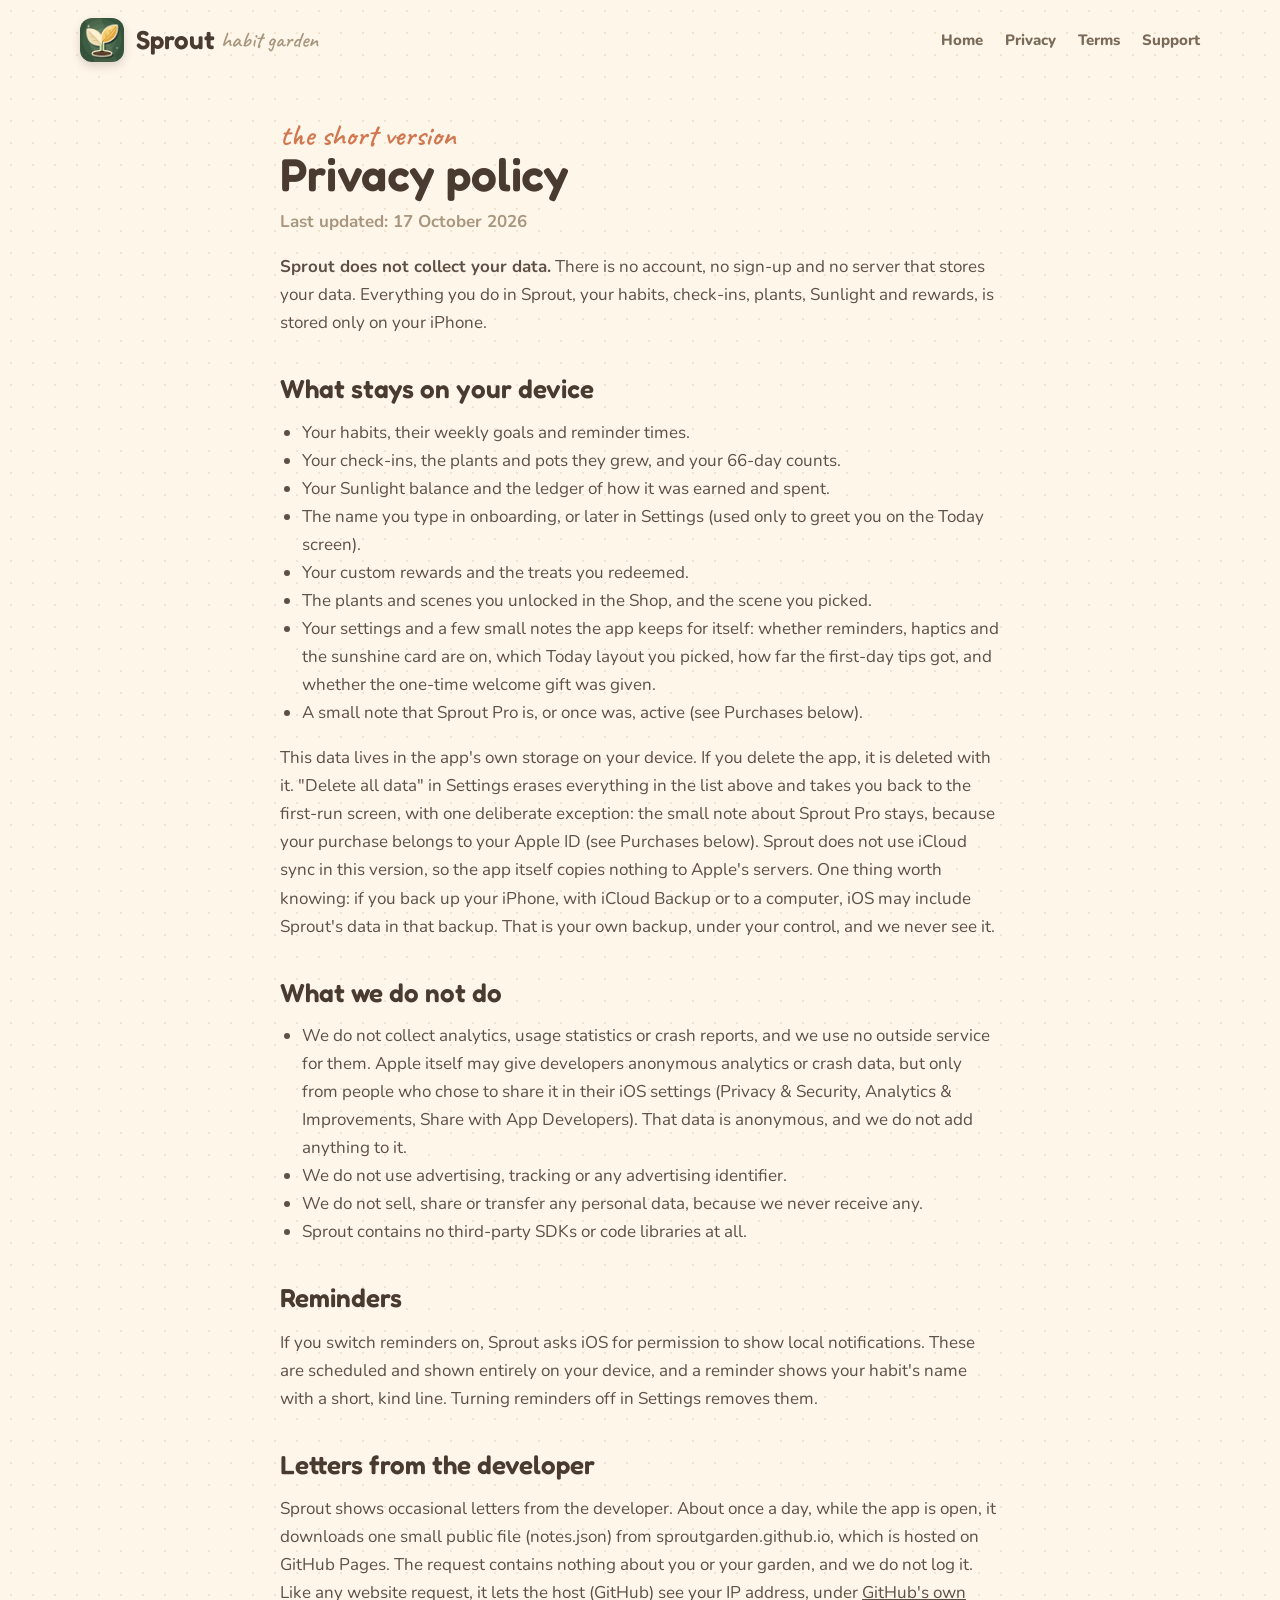
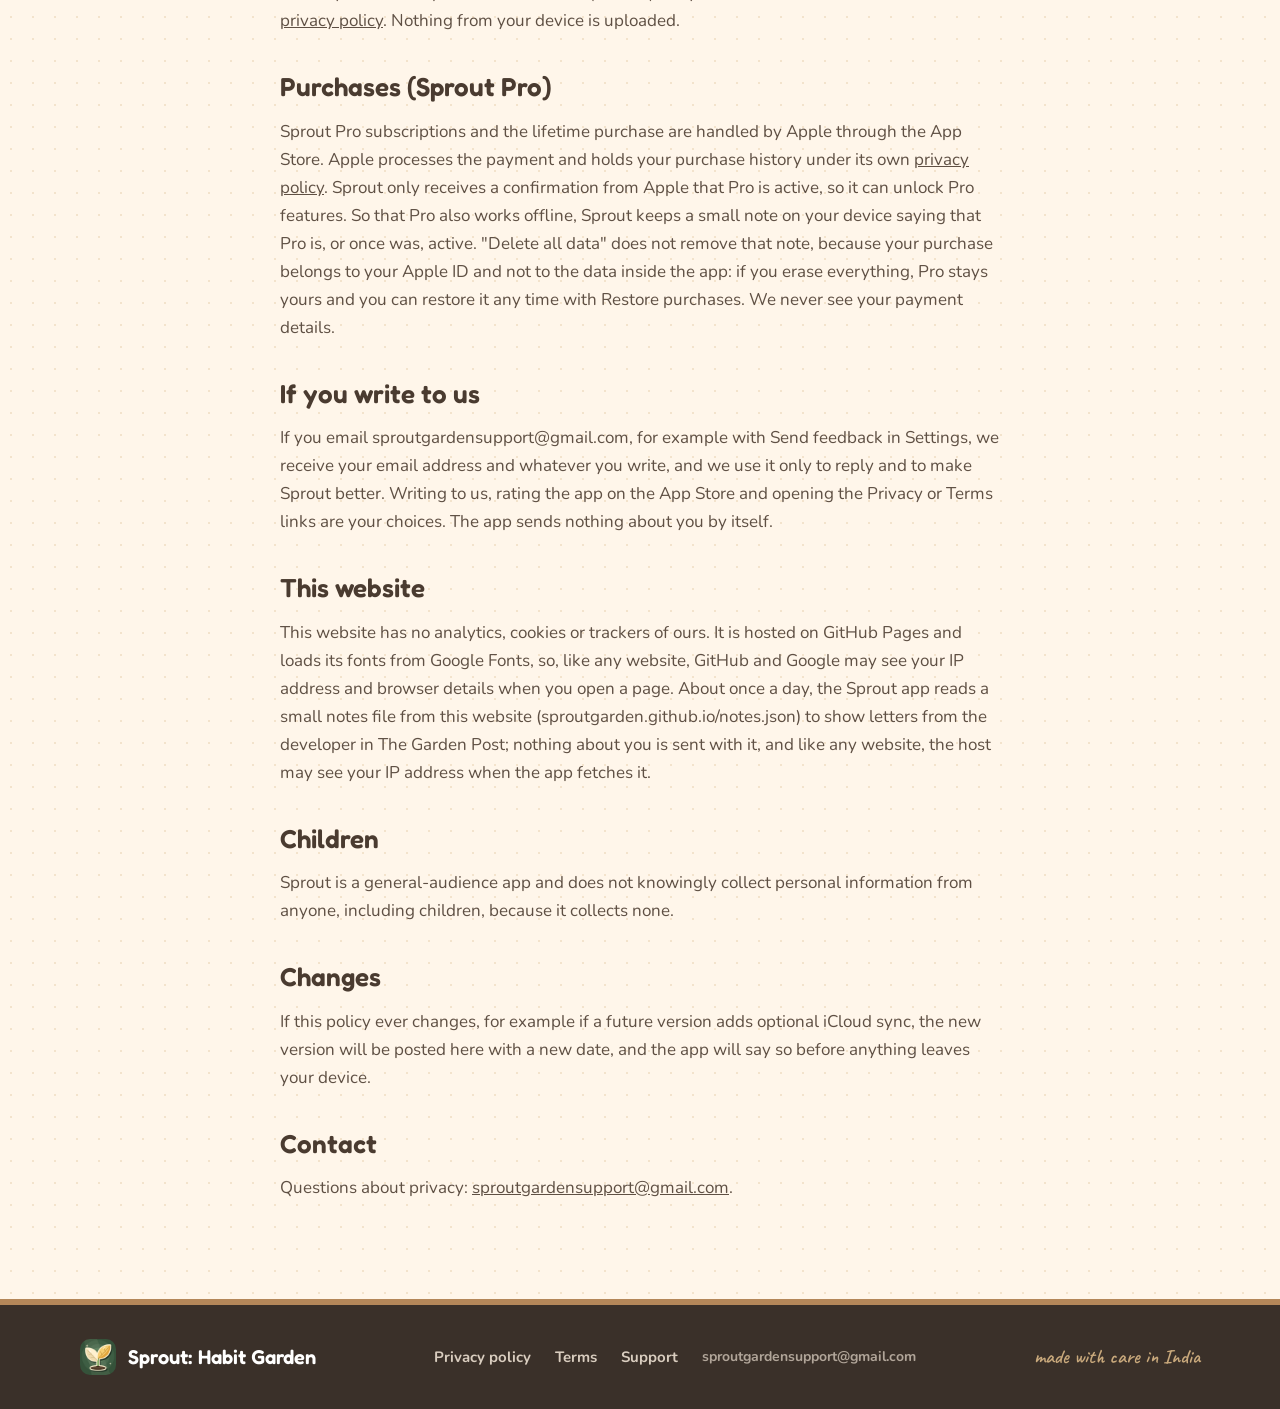
==== privacy.html @ ff5a0bad "Website: finish 1.1 launch branch - Every remaining code-drawn plant replaced by the app's painted s" ====
<!doctype html><html lang="en"><head><meta charset="utf-8"><meta name="viewport" content="width=device-width,initial-scale=1"><title>Privacy policy · Sprout: Habit Garden</title><meta name="description" content="Sprout does not collect your data: no account, no server, everything stays on your iPhone. Read the full privacy policy."><link rel="canonical" href="https://sproutgarden.github.io/privacy.html"><meta name="theme-color" content="#FFF6EA"><meta name="apple-itunes-app" content="app-id=6821127488"><meta property="og:type" content="website"><meta property="og:site_name" content="Sprout: Habit Garden"><meta property="og:url" content="https://sproutgarden.github.io/privacy.html"><meta property="og:title" content="Privacy policy · Sprout: Habit Garden"><meta property="og:description" content="Sprout does not collect your data: no account, no server, everything stays on your iPhone. Read the full privacy policy."><meta property="og:image" content="https://sproutgarden.github.io/assets/og-image.jpg"><meta name="twitter:card" content="summary_large_image"><meta name="twitter:title" content="Privacy policy · Sprout: Habit Garden"><meta name="twitter:image" content="https://sproutgarden.github.io/assets/og-image.jpg"><link rel="icon" href="assets/favicon.png"><link rel="preconnect" href="https://fonts.googleapis.com"><link href="https://fonts.googleapis.com/css2?family=Fredoka:wght@500;600&family=Nunito:wght@400;600;700;800&family=Caveat:wght@500;600;700&display=swap" rel="stylesheet"><link rel="stylesheet" href="style.css?v=20261017b"><style>.doc{max-width:760px;margin:0 auto;padding:40px 20px 80px}.doc h1{font-size:46px}.doc h2{font-size:26px;margin-top:38px}.doc p,.doc li{font-size:17px;line-height:1.65;color:#5F5044}.doc ul{padding-left:22px}.doc .meta{color:#A8977E;font-weight:700;margin-top:10px}</style></head><body><nav class="wrap"><a href="index.html" style="display:flex;align-items:center;gap:12px;text-decoration:none"><img src="assets/icon.png" alt="" width="44" height="44" style="border-radius:12px;box-shadow:0 4px 10px rgba(74,59,48,.2)"><span class="h" style="font-size:26px">Sprout</span><span class="hand" style="font-size:22px;color:#A8977E;margin-left:-6px">habit garden</span></a><div class="links"><a href="index.html">Home</a><a href="privacy.html">Privacy</a><a href="terms.html">Terms</a><a href="support.html">Support</a></div></nav><main class="doc"><div class="hand" style="font-size:30px">the short version</div><h1 class="h">Privacy policy</h1><p class="meta">Last updated: 17 October 2026</p>
<p><strong>Sprout does not collect your data.</strong> There is no account, no sign-up and no server that stores your data. Everything you do in Sprout, your habits, check-ins, plants, Sunlight and rewards, is stored only on your iPhone.</p>
<h2 class="h">What stays on your device</h2><ul><li>Your habits, their weekly goals and reminder times.</li><li>Your check-ins, the plants and pots they grew, and your 66-day counts.</li><li>Your Sunlight balance and the ledger of how it was earned and spent.</li><li>The name you type in onboarding, or later in Settings (used only to greet you on the Today screen).</li><li>Your custom rewards and the treats you redeemed.</li><li>The plants and scenes you unlocked in the Shop, and the scene you picked.</li><li>Your settings and a few small notes the app keeps for itself: whether reminders, haptics and the sunshine card are on, which Today layout you picked, how far the first-day tips got, and whether the one-time welcome gift was given.</li><li>A small note that Sprout Pro is, or once was, active (see Purchases below).</li></ul><p>This data lives in the app's own storage on your device. If you delete the app, it is deleted with it. "Delete all data" in Settings erases everything in the list above and takes you back to the first-run screen, with one deliberate exception: the small note about Sprout Pro stays, because your purchase belongs to your Apple ID (see Purchases below). Sprout does not use iCloud sync in this version, so the app itself copies nothing to Apple's servers. One thing worth knowing: if you back up your iPhone, with iCloud Backup or to a computer, iOS may include Sprout's data in that backup. That is your own backup, under your control, and we never see it.</p>
<h2 class="h">What we do not do</h2><ul><li>We do not collect analytics, usage statistics or crash reports, and we use no outside service for them. Apple itself may give developers anonymous analytics or crash data, but only from people who chose to share it in their iOS settings (Privacy &amp; Security, Analytics &amp; Improvements, Share with App Developers). That data is anonymous, and we do not add anything to it.</li><li>We do not use advertising, tracking or any advertising identifier.</li><li>We do not sell, share or transfer any personal data, because we never receive any.</li><li>Sprout contains no third-party SDKs or code libraries at all.</li></ul>
<h2 class="h">Reminders</h2><p>If you switch reminders on, Sprout asks iOS for permission to show local notifications. These are scheduled and shown entirely on your device, and a reminder shows your habit's name with a short, kind line. Turning reminders off in Settings removes them.</p>
<h2 class="h">Letters from the developer</h2><p>Sprout shows occasional letters from the developer. About once a day, while the app is open, it downloads one small public file (notes.json) from sproutgarden.github.io, which is hosted on GitHub Pages. The request contains nothing about you or your garden, and we do not log it. Like any website request, it lets the host (GitHub) see your IP address, under <a href="https://docs.github.com/en/site-policy/privacy-policies/github-general-privacy-statement">GitHub's own privacy policy</a>. Nothing from your device is uploaded.</p>
<h2 class="h">Purchases (Sprout Pro)</h2><p>Sprout Pro subscriptions and the lifetime purchase are handled by Apple through the App Store. Apple processes the payment and holds your purchase history under its own <a href="https://www.apple.com/legal/privacy/">privacy policy</a>. Sprout only receives a confirmation from Apple that Pro is active, so it can unlock Pro features. So that Pro also works offline, Sprout keeps a small note on your device saying that Pro is, or once was, active. "Delete all data" does not remove that note, because your purchase belongs to your Apple ID and not to the data inside the app: if you erase everything, Pro stays yours and you can restore it any time with Restore purchases. We never see your payment details.</p>
<h2 class="h">If you write to us</h2><p>If you email sproutgardensupport@gmail.com, for example with Send feedback in Settings, we receive your email address and whatever you write, and we use it only to reply and to make Sprout better. Writing to us, rating the app on the App Store and opening the Privacy or Terms links are your choices. The app sends nothing about you by itself.</p>
<h2 class="h">This website</h2><p>This website has no analytics, cookies or trackers of ours. It is hosted on GitHub Pages and loads its fonts from Google Fonts, so, like any website, GitHub and Google may see your IP address and browser details when you open a page. About once a day, the Sprout app reads a small notes file from this website (sproutgarden.github.io/notes.json) to show letters from the developer in The Garden Post; nothing about you is sent with it, and like any website, the host may see your IP address when the app fetches it.</p>
<h2 class="h">Children</h2><p>Sprout is a general-audience app and does not knowingly collect personal information from anyone, including children, because it collects none.</p>
<h2 class="h">Changes</h2><p>If this policy ever changes, for example if a future version adds optional iCloud sync, the new version will be posted here with a new date, and the app will say so before anything leaves your device.</p>
<h2 class="h">Contact</h2><p>Questions about privacy: <a href="mailto:sproutgardensupport@gmail.com">sproutgardensupport@gmail.com</a>.</p></main><footer><div class="wrap"><div style="display:flex;align-items:center;gap:12px"><img src="assets/icon.png" alt="" width="36" height="36" style="border-radius:10px"><span class="h" style="font-size:20px;color:#fff">Sprout: Habit Garden</span></div><div style="display:flex;gap:24px;flex-wrap:wrap"><a href="privacy.html">Privacy policy</a><a href="terms.html">Terms</a><a href="support.html">Support</a><a href="mailto:sproutgardensupport@gmail.com" style="font-size:14px;opacity:.75">sproutgardensupport@gmail.com</a></div><div class="hand" style="font-size:20px;color:#C9A97C">made with care in India</div></div></footer></body></html>
---- style.css ----
:root{--cream:#FFF6EA;--ink:#4A3B30;--mute:#7A6A58;--soft:#A8977E;--green:#4A8438;--gdark:#36662A;--gold:#F2B640;--peach:#D0774F}
*{box-sizing:border-box}html{scroll-behavior:smooth}
body{margin:0;background:var(--cream);color:var(--ink);font-family:Nunito,'Segoe UI',system-ui,sans-serif;background-image:radial-gradient(#F3E3CC 1.2px,transparent 1.4px);background-size:22px 22px}
a{color:inherit}
.h{font-family:Fredoka,'Trebuchet MS',sans-serif;font-weight:600;margin:0;line-height:1.05;color:var(--ink)}
.hand{font-family:Caveat,'Comic Sans MS',cursive;font-weight:600;color:var(--peach);line-height:1}
.p{font-size:18px;line-height:1.55;color:var(--mute);margin:0}
.wrap{width:min(1120px,calc(100% - 40px));margin:0 auto}
.btn{display:inline-flex;align-items:center;justify-content:center;gap:10px;min-height:54px;padding:0 26px;border-radius:99px;border:none;background:var(--green);color:#fff;font-family:Fredoka,sans-serif;font-weight:600;font-size:18px;box-shadow:0 5px 0 var(--gdark);cursor:pointer;text-decoration:none}
.btn:active{transform:translateY(3px);box-shadow:0 2px 0 var(--gdark)}
/* App Store badge: the SVG already has its own black rounded shape and border, so the link adds nothing around it */
.store{display:inline-block;line-height:0;margin:0;padding:0;border:0;border-radius:0;background:none;box-shadow:none;height:auto;text-decoration:none}
.store img{display:block;height:48px;width:auto}
nav .links .store img{height:40px}
.chip{min-height:38px;padding:0 14px;border-radius:99px;border:1.5px solid #F1E6D6;background:#fff;font-family:Fredoka,sans-serif;font-weight:600;font-size:14px;color:#7A6A58;cursor:pointer}.chip.on{background:var(--green);color:#fff;border-color:var(--green)}
.sway{transform-box:fill-box;transform-origin:50% 100%}.blink{transform-box:fill-box;transform-origin:50% 50%}.box{transform-box:fill-box;transform-origin:50% 50%}
.fg{opacity:0;transform-box:fill-box;transform-origin:50% 100%}.fg.on{opacity:1}
.potsvg{display:block;overflow:visible}
nav{display:flex;align-items:center;justify-content:space-between;padding:18px 0;gap:16px;flex-wrap:wrap}
nav .links{display:flex;align-items:center;gap:22px;font-weight:800;color:var(--mute);font-size:15px;flex-wrap:wrap}nav .links a{text-decoration:none}
/* hero */
.hero{position:relative;overflow:hidden;background:linear-gradient(180deg,#FFF6EA 0%,#FFEFD6 100%)}
.hero-in{position:relative;display:flex;gap:40px;align-items:center;padding:70px 0 60px 110px}
.phone{width:330px;height:720px;border-radius:50px;background:#2A2522;padding:10px;box-shadow:0 40px 80px rgba(74,59,48,.35);flex-shrink:0;position:relative;z-index:3}
.screen{width:310px;height:700px;border-radius:40px;overflow:hidden;position:relative;background:#FFF6EA}
.screen .notch{position:absolute;left:50%;top:10px;width:100px;height:28px;margin-left:-50px;border-radius:14px;background:#2A2522;z-index:9}
.today{position:absolute;left:0;top:0;width:390px;height:844px;transform:scale(.795);transform-origin:0 0;padding:54px 16px 0;display:flex;flex-direction:column;gap:12px;background:#FFF6EA;background-image:radial-gradient(#F6E6D0 1.2px,transparent 1.4px);background-size:22px 22px}
.card{background:#fff;border:1px solid #F3EADD;border-radius:26px;box-shadow:0 2px 4px rgba(74,59,48,.05),0 12px 28px rgba(74,59,48,.08)}
.cell{width:22px;height:22px;border-radius:6px;display:flex;align-items:center;justify-content:center;font-size:10px;font-weight:800;border:1.5px dashed #E3D6C0}.cell.done{background:#7FB069;color:#fff;border:none}.cell.now{background:#fff;border:2px solid var(--green);color:var(--green)}
.hright{flex:1;min-width:0;position:relative;z-index:4}
.timeline{position:relative;margin-top:30px;padding-top:6px;max-width:520px}
.timeline .line{position:absolute;left:0;right:70px;top:96px;height:2px;background:linear-gradient(90deg,#E8D8BE,#D8C3A0,#E8D8BE)}
.days{display:flex;align-items:flex-end;gap:2px;padding-right:70px}
.day{flex:1;border:none;background:none;cursor:pointer;display:flex;flex-direction:column;align-items:center;gap:6px;padding:0}
.day svg{transition:all .5s ease;transform-origin:50% 100%;opacity:.18;transform:scale(.9)}.day.done svg{opacity:1;transform:none}.day.now svg{opacity:.55;transform:scale(.96);filter:drop-shadow(0 0 10px rgba(255,214,110,.9))}
.day span{font-size:12px;font-weight:800;letter-spacing:.04em;color:#C4B49C}.day.done span{color:var(--green)}.day.now span{color:var(--peach)}
.next{position:absolute;right:0;top:30px;width:52px;height:52px;border-radius:50%;border:1.5px solid #E8D8BE;background:#FFFDF6;cursor:pointer;color:#8A6C50;font-size:18px;box-shadow:0 6px 14px rgba(74,59,48,.12)}
.note{margin-top:30px;display:flex;gap:22px;align-items:flex-start}
.pill{display:inline-block;padding:5px 12px;border-radius:99px;background:#FFF3D2;color:#A8761C;font-size:13px;font-weight:800}
.mini{position:relative;width:118px;height:160px;flex-shrink:0;border-radius:22px;background:linear-gradient(180deg,#FFF6E4,#FCEBCB)}
.mini svg,.hplant svg{position:absolute;left:0;bottom:0;transition:opacity .45s ease;opacity:0}.mini svg.on,.hplant svg.on{opacity:1}
.sidepot{position:absolute;z-index:4}
.conf{position:absolute;left:50%;top:50%;width:9px;height:12px;border-radius:3px;opacity:0}.boom .conf{animation:confetti 1.7s ease-out both}
.hero .lights{position:absolute;left:50%;top:0;width:1280px;margin-left:-640px;z-index:2;pointer-events:none}
.hero .vines{position:absolute;left:50%;top:0;width:1280px;margin-left:-640px;z-index:1;pointer-events:none}
.grow{animation:growB .55s ease-out}
/* sections */
.sec{padding:90px 0}
.kick{font-size:32px;text-align:center}.title{font-size:48px;text-align:center;margin-top:6px}
.cards3{display:flex;gap:24px;margin-top:50px}.cards3>div{flex:1;border-radius:30px;padding:26px;border:1px solid rgba(255,255,255,.7);box-shadow:0 18px 40px rgba(74,59,48,.12);display:flex;flex-direction:column;gap:10px}.cards3 .art{height:200px;display:flex;align-items:flex-end;justify-content:center}
.gallery{display:flex;justify-content:center;gap:26px;margin-top:50px;align-items:flex-start;overflow-x:auto;padding:30px 10px 50px}
.gphone{display:flex;flex-direction:column;align-items:center;gap:14px;flex-shrink:0}.gphone .fr{width:222px;height:470px;border-radius:36px;background:#2A2522;padding:7px;box-shadow:0 26px 50px rgba(74,59,48,.28)}.gphone img{width:100%;height:100%;object-fit:cover;object-position:top;border-radius:30px;display:block}
.gold{background:linear-gradient(180deg,#FFF6EA 0%,#FFF0CF 50%,#FFE4A8 100%)}
.gold-in{display:flex;align-items:center;gap:60px}
.goldcard{position:relative;width:520px;height:520px;flex-shrink:0;border-radius:40px;overflow:hidden;background:radial-gradient(circle at 50% 60%,#FFF4C8 0%,#FFE39A 45%,#F5C96A 100%);box-shadow:0 30px 70px rgba(150,100,20,.25)}
.goldpot{position:absolute;left:50%;top:50%;width:250px;height:375px;margin:-220px 0 0 -125px}.goldpot svg{position:absolute;inset:0}
.goldfill{clip-path:inset(100% 0 0 0)}
.ring{position:absolute;left:50%;top:58%;width:40px;height:40px;margin:-20px 0 0 -20px;border-radius:50%;border:3px solid var(--gold);opacity:0}
.stamp66{position:absolute;left:34px;top:34px;width:132px;height:132px;border-radius:50%;border:5px solid #B8761A;display:flex;flex-direction:column;align-items:center;justify-content:center;color:#B8761A;opacity:0}
.conf66{position:absolute;left:50%;top:50%;width:10px;height:14px;border-radius:3px;opacity:0}
.play66 .goldfill{animation:goldUp 2.2s ease-in-out .3s both}.play66 .ring{animation:ringOut 1.6s ease-out .9s both}.play66 .conf66{animation:confetti 1.8s ease-out both}.play66 .stamp66{animation:stampIn .6s cubic-bezier(.3,1.5,.5,1) 2.2s both}
.sill{display:flex;align-items:flex-end;gap:14px;margin-top:26px;padding:16px 18px;border-radius:22px;background:rgba(255,255,255,.7);border:1px solid #F3E2B5;flex-wrap:wrap}
.goldsvg{filter:sepia(1) saturate(3) hue-rotate(-12deg) brightness(1.08)}
.shop{background:linear-gradient(180deg,#FFF6EA,#FFEFD6)}
.rope{position:relative;margin-top:50px}.rope:before{content:"";position:absolute;left:-20px;right:-20px;top:16px;height:5px;border-radius:3px;background:linear-gradient(180deg,#C9A97C,#A98459);box-shadow:0 2px 4px rgba(80,50,20,.2)}
.packs{display:flex;gap:16px;overflow-x:auto;padding:0 4px 20px;scrollbar-width:thin}
.pack{position:relative;padding-top:16px;width:128px;flex-shrink:0;display:flex;flex-direction:column}
.pack .pin{position:absolute;left:50%;top:0;margin-left:-8px;z-index:3;width:16px;height:36px;border-radius:4px 4px 6px 6px;background:linear-gradient(90deg,#D9B07A,#B98A55);box-shadow:0 2px 3px rgba(80,50,20,.25)}
.pack button,.pack .body{position:relative;z-index:2;text-align:left;cursor:pointer;background:#FFF9EC;border:1px solid #F0E2C6;border-radius:10px 10px 20px 20px;padding:0 10px 12px;display:flex;flex-direction:column;gap:8px;box-shadow:0 2px 4px rgba(74,59,48,.05),0 12px 28px rgba(74,59,48,.08);width:100%}
.pack .crimp{height:15px;margin:0 -10px;border-radius:10px 10px 0 0;background:repeating-linear-gradient(90deg,#EBD9B3 0 5px,#F6EBD0 5px 10px);border-bottom:1px dashed #D8C398}
.pack .win{position:relative;height:140px;border-radius:14px;display:flex;justify-content:center;align-items:flex-end}
.play .g1{animation:fg0 7.2s ease both}.play .g2{animation:fg1 7.2s ease both}.play .g3{animation:fg2 7.2s ease both}.play .g4{animation:fg3 7.2s ease both}.play .g5{animation:fg4 7.2s ease both}.play .g6{animation:fg5 7.2s ease both}.play .g7{animation:fg6 7.2s ease both}.play .g8{animation:fg7 7.2s ease both}
.loop .g1{animation:fg0 7.2s ease infinite}.loop .g2{animation:fg1 7.2s ease infinite}.loop .g3{animation:fg2 7.2s ease infinite}.loop .g4{animation:fg3 7.2s ease infinite}.loop .g5{animation:fg4 7.2s ease infinite}.loop .g6{animation:fg5 7.2s ease infinite}.loop .g7{animation:fg6 7.2s ease infinite}.loop .g8{animation:fg7 7.2s ease infinite}
.pro{position:relative;overflow:hidden;background:linear-gradient(180deg,#2A2552 0%,#4B3B6E 60%,#6B5590 100%);color:#FFF6EA}
.pro-in{display:flex;gap:60px;align-items:center;position:relative;z-index:2}
.nightwin{position:relative;width:520px;height:600px;flex-shrink:0;border-radius:22px;overflow:hidden;box-shadow:0 30px 70px rgba(0,0,0,.45)}.nightwin img{width:100%;height:100%;object-fit:cover;display:block}
.plans{display:flex;gap:12px;margin-top:24px}
.plan{flex:1;position:relative;text-align:left;cursor:pointer;border-radius:20px;padding:16px 18px;background:rgba(255,255,255,.92);border:2px solid transparent;color:var(--ink)}.plan.on{background:#FFF3D2;border-color:var(--gold)}.plan .price{font-size:32px}.plan.on .price{color:#8A5A16}
.tag{position:absolute;top:-12px;left:18px;padding:3px 10px;border-radius:99px;background:var(--gold);color:#5E430B;font-size:11px;font-weight:800;letter-spacing:.06em;text-transform:uppercase}
.faq{display:flex;gap:60px;align-items:flex-start}.faq details{background:#FFFDF6;border:1px solid #F1E6D6;border-radius:18px;padding:16px 22px;box-shadow:0 2px 4px rgba(74,59,48,.05),0 12px 28px rgba(74,59,48,.08)}.faq summary{cursor:pointer;font-family:Fredoka,sans-serif;font-weight:600;font-size:19px;list-style:none;display:flex;justify-content:space-between}.faq summary:after{content:"+";color:var(--soft);font-size:22px}.faq details[open] summary:after{content:"\2212"}
.close{position:relative;overflow:hidden;background:linear-gradient(180deg,#FFF6EA 0%,#FFEBCF 100%);padding-top:100px;text-align:center}
.closesill{position:relative;height:300px;margin-top:40px}.closesill .plank{position:absolute;left:50%;bottom:40px;width:min(1100px,96%);transform:translateX(-50%);height:26px;border-radius:13px;background:linear-gradient(180deg,#D7AE7E,#B48759);box-shadow:0 16px 30px rgba(80,50,20,.25)}.closesill .pots{position:absolute;left:50%;bottom:62px;transform:translateX(-50%);width:min(1040px,92%);display:flex;justify-content:space-between;align-items:flex-end;overflow:hidden}
footer{background:#3A3029;color:#D9CDBF;padding:34px 0;border-top:6px solid #B48759}footer .wrap{display:flex;justify-content:space-between;align-items:center;gap:16px;flex-wrap:wrap}footer a{text-decoration:none;font-weight:700;font-size:15px}
.spk{position:absolute;border-radius:50%;background:#FFE49A;box-shadow:0 0 10px 3px rgba(255,214,110,.7)}
@media (prefers-reduced-motion:no-preference){.sway{animation:swayS 4.6s ease-in-out infinite alternate}.blink{animation:blink 4.6s infinite}.spk{animation:twinkle 2.4s ease-in-out infinite}.bulb{animation:glowb 2.2s ease-in-out infinite}.float{animation:floatY 5s ease-in-out infinite}.float2{animation:floatY 6.5s ease-in-out infinite reverse}.bfly{animation:fly 11s ease-in-out infinite}.spin{animation:spin 26s linear infinite}.cloudA{animation:driftA 16s ease-in-out infinite alternate}.cloudB{animation:driftB 20s ease-in-out infinite alternate}.bird{animation:flap 1.1s ease-in-out infinite alternate}.breathe{animation:breathe 3.2s ease-in-out infinite}}
@media (prefers-reduced-motion:reduce){*{animation:none!important;transition:none!important}}
@keyframes fg0{0%{opacity:0;transform:scale(.88) translateY(6px)}2.5%{opacity:1;transform:none}8%{opacity:1}11%,100%{opacity:0}}
@keyframes fg1{0%,9.0%{opacity:0;transform:scale(.88) translateY(6px)}11.8%{opacity:1;transform:none}18.0%{opacity:1}21.0%,100%{opacity:0}}
@keyframes fg2{0%,19.0%{opacity:0;transform:scale(.88) translateY(6px)}21.8%{opacity:1;transform:none}28.0%{opacity:1}31.0%,100%{opacity:0}}
@keyframes fg3{0%,29.0%{opacity:0;transform:scale(.88) translateY(6px)}31.8%{opacity:1;transform:none}38.0%{opacity:1}41.0%,100%{opacity:0}}
@keyframes fg4{0%,39.0%{opacity:0;transform:scale(.88) translateY(6px)}41.8%{opacity:1;transform:none}48.0%{opacity:1}51.0%,100%{opacity:0}}
@keyframes fg5{0%,49.0%{opacity:0;transform:scale(.88) translateY(6px)}51.8%{opacity:1;transform:none}58.0%{opacity:1}61.0%,100%{opacity:0}}
@keyframes fg6{0%,59.0%{opacity:0;transform:scale(.88) translateY(6px)}61.8%{opacity:1;transform:none}68.0%{opacity:1}71.0%,100%{opacity:0}}
@keyframes fg7{0%,69%{opacity:0;transform:scale(.8) translateY(8px)}76%{opacity:1;transform:scale(1.07)}84%{transform:scale(.99)}90%,100%{opacity:1;transform:none}}

@keyframes blink{0%,92%,100%{transform:scaleY(1)}95.5%{transform:scaleY(.1)}}
@keyframes swayS{0%{transform:rotate(-1.4deg)}100%{transform:rotate(1.4deg)}}
@keyframes twinkle{0%,100%{opacity:.2;transform:scale(.6)}50%{opacity:1;transform:scale(1.1)}}
@keyframes glowb{0%,100%{opacity:.75}50%{opacity:1}}
@keyframes floatY{0%,100%{transform:translateY(0)}50%{transform:translateY(-10px)}}
@keyframes fly{0%{transform:translate(0,0) rotate(0)}25%{transform:translate(90px,-50px) rotate(8deg)}50%{transform:translate(170px,-10px) rotate(-6deg)}75%{transform:translate(70px,40px) rotate(6deg)}100%{transform:translate(0,0) rotate(0)}}
@keyframes growB{0%{transform:scale(1)}45%{transform:scale(1.07)}100%{transform:scale(1)}}
@keyframes confetti{0%{opacity:1;transform:translate(0,0) rotate(0)}100%{opacity:0;transform:translate(var(--dx),var(--dy)) rotate(var(--rot))}}
@keyframes goldUp{0%{clip-path:inset(100% 0 0 0)}100%{clip-path:inset(0 0 0 0)}}
@keyframes ringOut{0%{opacity:.9;transform:scale(.4)}100%{opacity:0;transform:scale(9)}}
@keyframes stampIn{0%{opacity:0;transform:rotate(-30deg) scale(2.2)}100%{opacity:1;transform:rotate(-8deg) scale(1)}}
@keyframes spin{to{transform:rotate(360deg)}}
@keyframes driftA{0%{transform:translateX(-8px)}100%{transform:translateX(14px)}}@keyframes driftB{0%{transform:translateX(10px)}100%{transform:translateX(-12px)}}
@keyframes flap{0%{transform:scaleY(1)}100%{transform:scaleY(.55)}}
@keyframes breathe{0%,100%{transform:scale(.96);opacity:.75}50%{transform:scale(1.05);opacity:1}}
@media (max-width:960px){
 .hero-in{flex-direction:column;padding:40px 0 50px 0}.hright{width:100%}.title{font-size:36px}.kick{font-size:26px}
 .h1{font-size:54px!important}.cards3{flex-direction:column}.gold-in{flex-direction:column}.goldcard{width:100%;max-width:520px;height:420px}
 .pro-in{flex-direction:column}.nightwin{width:100%;max-width:520px;height:420px}.plans{flex-direction:column}.faq{flex-direction:column}
 .sidepot{display:none}.phone{transform:scale(.9)}.closesill .pots>svg:nth-child(n+6){display:none}
}
@media (max-width:700px){nav .links a{display:none}}
@media (max-width:480px){.h1{font-size:44px!important}.phone{transform:scale(.82);margin:-40px 0}.timeline{max-width:100%}.days{padding-right:60px}.day svg{width:44px;height:64px}}

/* ===== mobile fixes (iPhone widths) ===== */
@media (max-width:960px){
  .gallery{justify-content:flex-start;gap:18px;padding:30px 20px 50px;scroll-snap-type:x mandatory;-webkit-overflow-scrolling:touch}
  .gphone{scroll-snap-align:center;transform:none!important}
  .gphone .fr{width:min(232px,64vw);height:auto;aspect-ratio:1179/2556}
  .gphone img{object-fit:contain;background:#FFF6EA}
  .nightwin{width:100%;max-width:520px;height:auto;aspect-ratio:520/600;margin:0 auto}
  .nightwin>div{left:auto!important;top:auto!important;width:26%}
  .nightwin>div:nth-of-type(2){left:22%!important;bottom:7%!important;width:27%}
  .nightwin>div:nth-of-type(3){left:55%!important;bottom:7%!important;width:30%}
  .nightwin>.breathe{left:50%!important;bottom:10%!important;width:50%;aspect-ratio:1;height:auto!important;margin-left:-5%}
  .nightwin>div svg{width:100%!important;height:auto!important}
  .goldcard{aspect-ratio:1;height:auto;max-height:none}
  .goldpot{width:56%;height:auto;aspect-ratio:2/3;top:46%;margin:-36% 0 0 -28%}
  .goldpot svg{width:100%!important;height:100%!important}
  .stamp66{width:96px;height:96px;left:16px;top:16px}.stamp66 .h{font-size:42px!important}.stamp66 .hand{font-size:16px!important}
  .faq>div:first-child{text-align:center}.faq>div:first-child>div:last-child{display:flex;justify-content:center}
}
@media (max-width:700px){
  .timeline .line{right:0}
  .days{padding-right:0}
  .next{position:static;display:block;margin:14px 0 0 auto}
  .timeline{margin-top:20px}
  .note{gap:14px}.mini{width:96px;height:134px}.mini svg{width:90px;height:136px}
  .phone{transform:scale(.9);margin:-36px 0 -36px}
}
@media (max-width:480px){
  .phone{transform:scale(.82);margin:-65px 0 -65px}
  .hero-in{padding-top:20px}
  .sec{padding:64px 0}.title{font-size:32px}.kick{font-size:24px}
  .packs{scroll-snap-type:x proximity}
}



/* ===== mobile fixes 2: hero controls stay with the phone, pots never cut ===== */
.tlcap{display:none}
@media (max-width:960px){
  #screens .title:after{content:"swipe sideways \2192";display:block;font-family:Caveat,'Comic Sans MS',cursive;font-weight:600;font-size:24px;color:var(--peach);margin-top:10px}
  #seeds .title:after{content:"swipe the rope \2192";display:block;font-family:Caveat,'Comic Sans MS',cursive;font-weight:600;font-size:24px;color:var(--peach);margin-top:10px}
  /* golden pot: replay button sits right under the card, and it plays by itself when it comes into view */
  .gold-in{gap:20px}
  .gold-in>div:last-child{display:contents}
  .gold-in>div:last-child>*{order:2}
  .goldcard{order:0}
  #replay66{order:1;align-self:center;margin:2px 0 8px!important}
}
@media (max-width:700px){
  /* hero: heading, phone, then a controls bar that stays on screen while the phone is in view */
  .hero-in{gap:18px;align-items:stretch}
  .hright{display:contents}
  .hero-in>div:first-child{order:3;align-self:center}
  .hright>*:nth-child(1){order:0}.hright>*:nth-child(2){order:1}.hright>*:nth-child(3){order:2}
  .hright>.timeline{order:4}.hright>.note{order:5}.hright>*:nth-child(6){order:6}
  .timeline{position:sticky;bottom:calc(10px + env(safe-area-inset-bottom));z-index:30;margin:0;max-width:none;padding:10px 12px 12px;border-radius:24px;background:rgba(255,249,238,.95);-webkit-backdrop-filter:blur(10px);backdrop-filter:blur(10px);border:1px solid #F1E3CB;box-shadow:0 12px 32px rgba(74,59,48,.22);display:grid;grid-template-columns:1fr auto;gap:6px 8px;align-items:end}
  .tlcap{display:block;grid-column:1/-1;text-align:center;font-family:Fredoka,sans-serif;font-weight:600;font-size:14px;color:var(--ink)}
  .timeline .line{display:none}
  .days{padding-right:0;gap:0}
  .day svg{width:36px;height:54px}.day span{font-size:11px}
  .next{position:static;margin:0;width:44px;height:44px;font-size:15px;align-self:center}
  .mini{display:none}
  .note{margin-top:0}
  /* closing sill: pots share the width instead of running off the edge */
  .closesill .pots{overflow:visible;width:94%}
  .closesill .pots>svg{width:calc(100% / 5.3);height:auto;flex-shrink:1}
}

/* sticky needs a parent that does not scroll; overflow:clip clips the vines without becoming a scroll container */
@supports (overflow:clip){.hero{overflow:clip}}

/* ===== lights and vines that fit the screen ===== */
.lights-m,.vines-m{display:none}
@media (max-width:700px){
  .hero .lights,.hero .vines{display:none}
  .hero .lights-m,.hero .vines-m{display:block;position:absolute;left:0;top:0;width:100%;height:auto;pointer-events:none;overflow:visible}
  .hero .lights-m{z-index:2}.hero .vines-m{z-index:1}
}
@media (min-width:701px) and (max-width:1279px){
  .hero .lights,.hero .vines{left:0;margin-left:0;width:100%;height:auto}
}

@media (max-width:700px){
  .hero-in{padding-top:98px;position:relative;z-index:3}
  .hero .vines-m{z-index:0}
}



/* ===== site fixes 3: golden-pot pots in one row, night window as crisp vector art ===== */
.nightwin svg.nightsvg{display:block;width:100%;height:100%}
@media (max-width:960px){.nightwin{aspect-ratio:520/470!important}.nightwin svg.nightsvg{height:100%}}
@media (max-width:700px){
  .sill{display:grid;grid-template-columns:repeat(5,1fr);gap:6px;align-items:end;padding:14px 10px}
  .sill>svg{width:100%;height:auto}
  .sill>div{grid-column:1/-1;margin-left:0!important;text-align:center!important;padding-top:6px}
}


/* ===== snowy shelf: live window on the Shelf phone ===== */
.gphone .fr{height:auto!important;aspect-ratio:auto!important}
.gphone .fr img{height:auto!important;object-fit:fill!important;aspect-ratio:1206/2622}
.live{position:relative;border-radius:30px;overflow:hidden}
.live>img{display:block;width:100%;height:auto}
.wcard{position:absolute;left:4.892%;top:26.39%;width:90.05%;height:37.45%;border-radius:3.4%/3.7%;overflow:hidden}
.wcard svg{display:block;width:100%;height:100%}
.wcard.is-off *{animation-play-state:paused!important}

/* ===== 1.1 launch: App Store badge, Pro tags, scenes, what's new ===== */
.protag{display:inline-block;vertical-align:middle;margin-left:4px;padding:2px 7px;border-radius:99px;background:#2A2522;color:#FFD98A;font:800 10px/1.4 'Nunito',sans-serif;letter-spacing:.08em;text-transform:uppercase}
.scenes{background:linear-gradient(180deg,#FFF6EA 0%,#FFEFD6 100%)}
.scenelist{list-style:none;margin:34px auto 0;padding:0;display:grid;grid-template-columns:repeat(4,1fr);gap:14px;max-width:1100px}
.scene{background:#fff;border-radius:20px;padding:16px 18px;box-shadow:0 10px 26px rgba(74,59,48,.12)}
.scene .sline{font-size:19px;color:#8A7968;margin-top:4px;line-height:1.15}
.scene .sprice{margin-top:8px;font-size:13px;font-weight:800;color:#8A5A16}
.whatsnew .newlist{list-style:none;margin:26px auto 0;padding:0;max-width:720px;display:flex;flex-direction:column;gap:12px}
.whatsnew .newlist li{background:#fff;border-radius:18px;padding:14px 18px;box-shadow:0 8px 22px rgba(74,59,48,.1);font-size:16px;line-height:1.5}
@media (max-width:960px){.scenelist{grid-template-columns:repeat(2,1fr)}}
@media (max-width:560px){.scenelist{grid-template-columns:1fr}}
footer .wrap{flex-wrap:wrap;gap:18px}
@media (min-width:961px){.gallery{gap:14px}.gphone .fr{width:196px;height:415px}}

/* ===== painted plants in the demo, shop packets ===== */
.pack .win .pimg{display:block;margin-bottom:-10px;position:relative;z-index:1}
.play .pimg{animation:growpop 1.6s cubic-bezier(.3,1.4,.5,1) both}
@keyframes growpop{0%{transform:scale(.45) translateY(10px);opacity:.2}60%{transform:scale(1.06)}100%{transform:none;opacity:1}}
@media (prefers-reduced-motion:reduce){.play .pimg{animation:none}}
.pack{width:128px}
.pack .protag{display:table;margin:3px 0 0}
@media (min-width:961px){.packs{gap:10px}.pack{width:108px}.pack .win{height:132px}.pack .pimg{width:72px;height:auto}}
@media (min-width:961px){.packs{gap:8px;justify-content:center;padding:0 0 20px}.pack{width:102px}.pack button,.pack .body{padding:0 8px 10px}.pack .crimp{margin:0 -8px}.pack .pimg{width:68px}}

/* ===== 1.1 pre-release pill: ONE class. On release day delete every element with class v11-tag and this block ===== */
.v11-tag{display:inline-block;vertical-align:middle;margin-left:10px;padding:4px 12px;border-radius:99px;background:#FFF0C4;color:#8A5A16;border:1px dashed #E0B85A;font:700 13px/1.3 'Nunito',sans-serif;letter-spacing:.04em;text-transform:none;white-space:nowrap}
.gphone .v11-tag{display:table;margin:2px auto 0}
.pro li .v11-tag,.pro-in li .v11-tag{margin-left:6px;font-size:11px}
/* painted sprites keep ~8% transparent space under the pot: let the pot touch the plank */
.closesill .pots>svg,.sill>svg{transform:translateY(8.7%)}
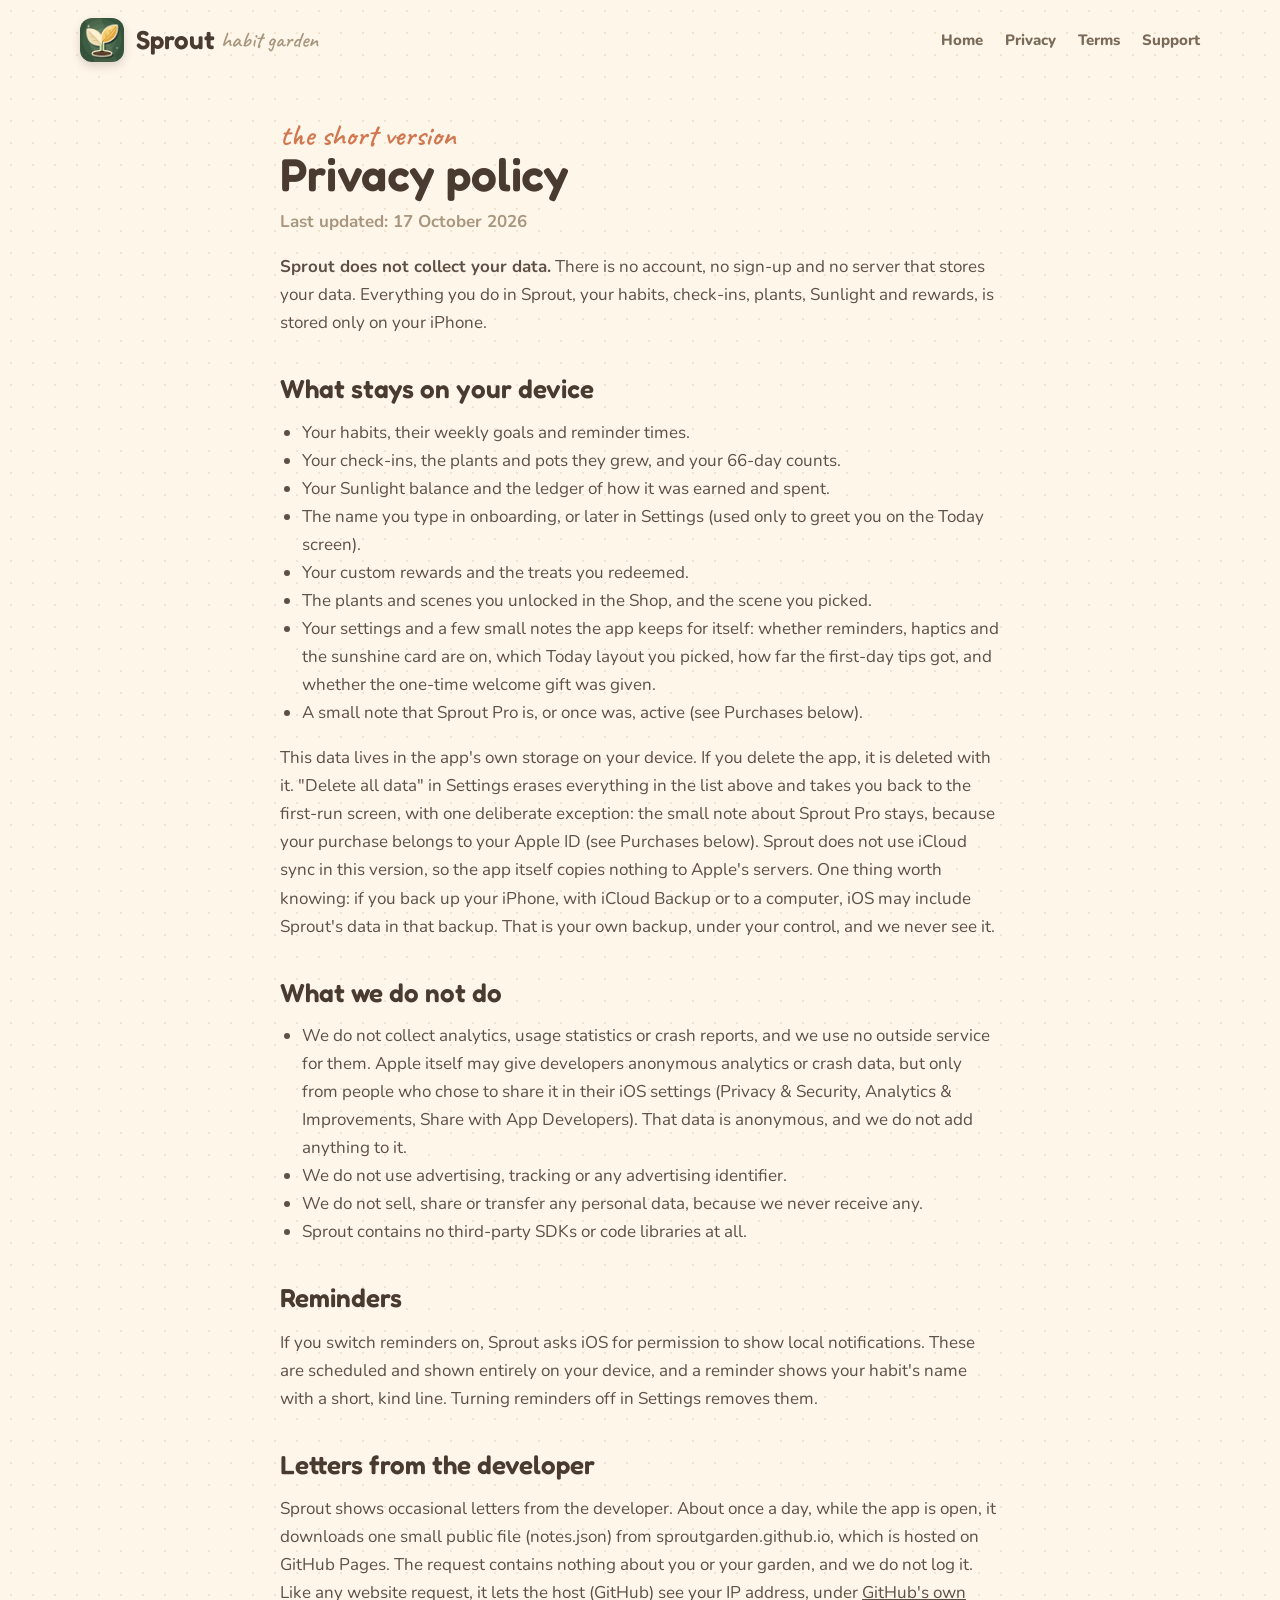
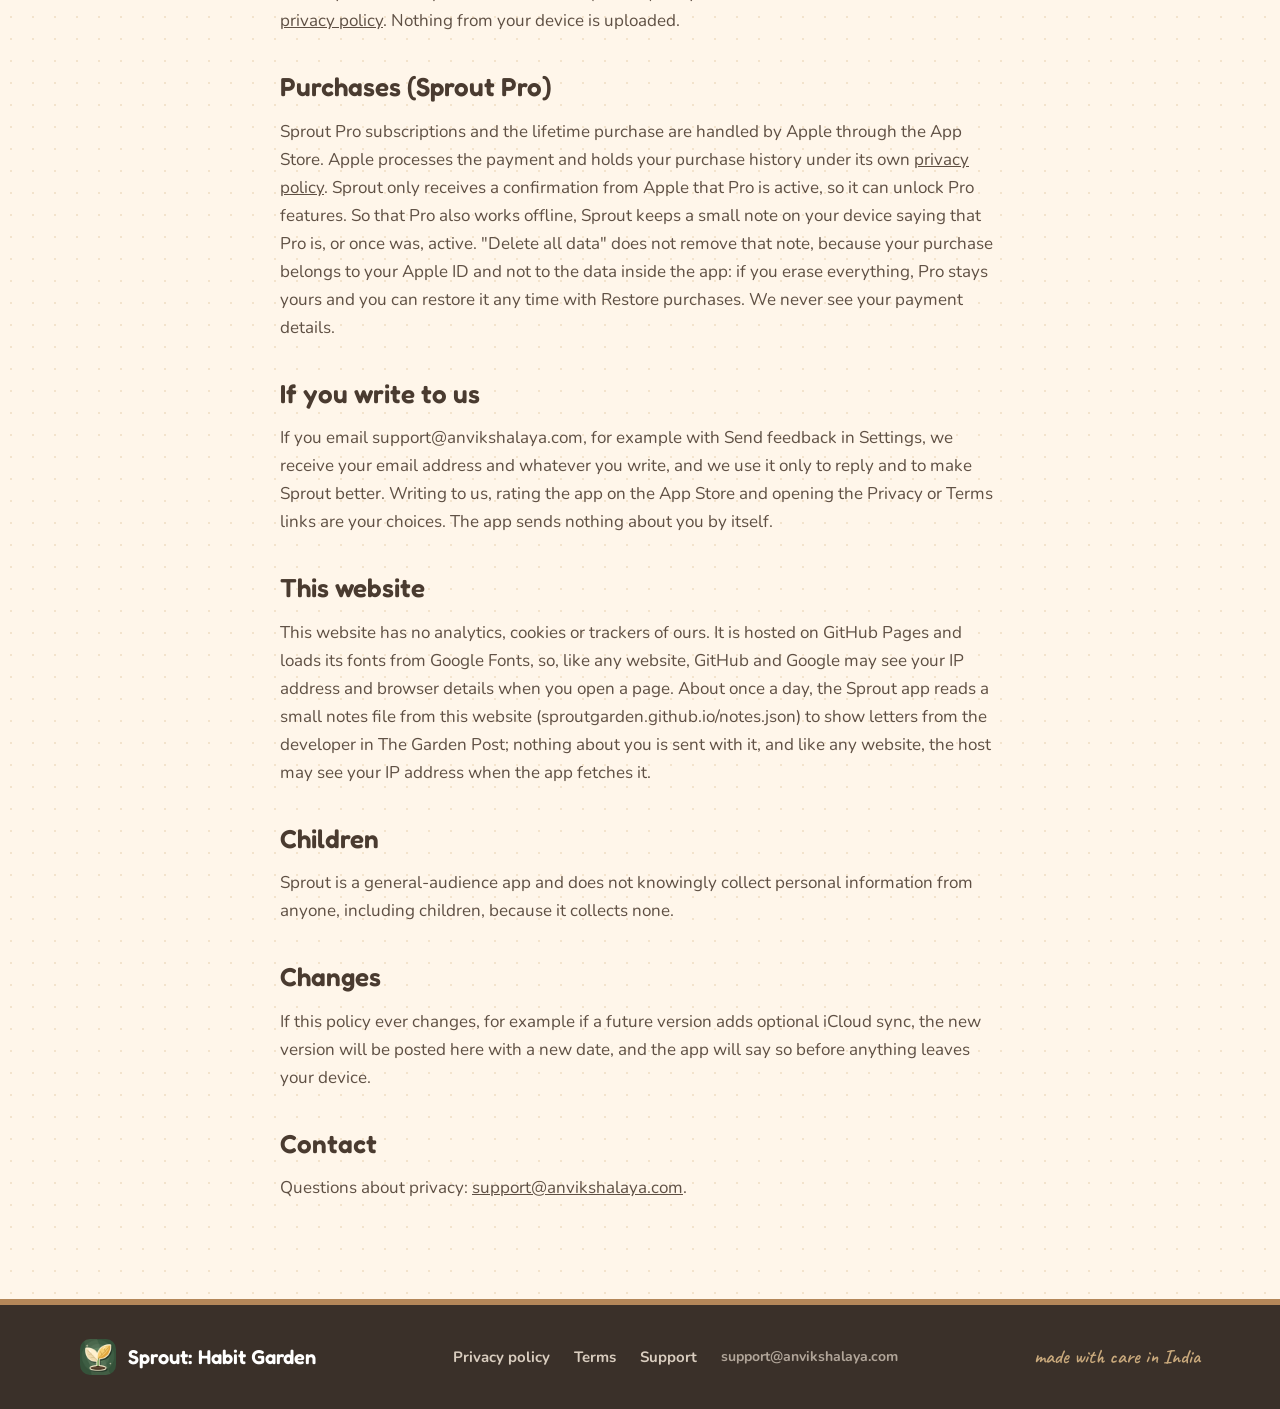
==== commit e10f546d: "Update support email to support@anvikshalaya.com Co-Authored-By: Claude Opus 5.5 <noreply@anthropic." ====
--- a/privacy.html
+++ b/privacy.html
@@ -1,12 +1,12 @@
-<!doctype html><html lang="en"><head><meta charset="utf-8"><meta name="viewport" content="width=device-width,initial-scale=1"><title>Privacy policy · Sprout: Habit Garden</title><meta name="description" content="Sprout does not collect your data: no account, no server, everything stays on your iPhone. Read the full privacy policy."><link rel="canonical" href="https://sproutgarden.github.io/privacy.html"><meta name="theme-color" content="#FFF6EA"><meta name="apple-itunes-app" content="app-id=6821127488"><meta property="og:type" content="website"><meta property="og:site_name" content="Sprout: Habit Garden"><meta property="og:url" content="https://sproutgarden.github.io/privacy.html"><meta property="og:title" content="Privacy policy · Sprout: Habit Garden"><meta property="og:description" content="Sprout does not collect your data: no account, no server, everything stays on your iPhone. Read the full privacy policy."><meta property="og:image" content="https://sproutgarden.github.io/assets/og-image.jpg"><meta name="twitter:card" content="summary_large_image"><meta name="twitter:title" content="Privacy policy · Sprout: Habit Garden"><meta name="twitter:image" content="https://sproutgarden.github.io/assets/og-image.jpg"><link rel="icon" href="assets/favicon.png"><link rel="preconnect" href="https://fonts.googleapis.com"><link href="https://fonts.googleapis.com/css2?family=Fredoka:wght@500;600&family=Nunito:wght@400;600;700;800&family=Caveat:wght@500;600;700&display=swap" rel="stylesheet"><link rel="stylesheet" href="style.css?v=20261017b"><style>.doc{max-width:760px;margin:0 auto;padding:40px 20px 80px}.doc h1{font-size:46px}.doc h2{font-size:26px;margin-top:38px}.doc p,.doc li{font-size:17px;line-height:1.65;color:#5F5044}.doc ul{padding-left:22px}.doc .meta{color:#A8977E;font-weight:700;margin-top:10px}</style></head><body><nav class="wrap"><a href="index.html" style="display:flex;align-items:center;gap:12px;text-decoration:none"><img src="assets/icon.png" alt="" width="44" height="44" style="border-radius:12px;box-shadow:0 4px 10px rgba(74,59,48,.2)"><span class="h" style="font-size:26px">Sprout</span><span class="hand" style="font-size:22px;color:#A8977E;margin-left:-6px">habit garden</span></a><div class="links"><a href="index.html">Home</a><a href="privacy.html">Privacy</a><a href="terms.html">Terms</a><a href="support.html">Support</a></div></nav><main class="doc"><div class="hand" style="font-size:30px">the short version</div><h1 class="h">Privacy policy</h1><p class="meta">Last updated: 17 October 2026</p>
+<!doctype html><html lang="en"><head><meta charset="utf-8"><meta name="viewport" content="width=device-width,initial-scale=1"><title>Privacy policy · Sprout: Habit Garden</title><meta name="description" content="Sprout does not collect your data: no account, no server, everything stays on your iPhone. Read the full privacy policy."><link rel="canonical" href="https://sproutgarden.github.io/privacy.html"><meta name="theme-color" content="#FFF6EA"><meta name="apple-itunes-app" content="app-id=6821127488"><meta property="og:type" content="website"><meta property="og:site_name" content="Sprout: Habit Garden"><meta property="og:url" content="https://sproutgarden.github.io/privacy.html"><meta property="og:title" content="Privacy policy · Sprout: Habit Garden"><meta property="og:description" content="Sprout does not collect your data: no account, no server, everything stays on your iPhone. Read the full privacy policy."><meta property="og:image" content="https://sproutgarden.github.io/assets/og-image.jpg"><meta name="twitter:card" content="summary_large_image"><meta name="twitter:title" content="Privacy policy · Sprout: Habit Garden"><meta name="twitter:image" content="https://sproutgarden.github.io/assets/og-image.jpg"><link rel="icon" href="assets/favicon.png"><link rel="preconnect" href="https://fonts.googleapis.com"><link href="https://fonts.googleapis.com/css2?family=Fredoka:wght@500;600&family=Nunito:wght@400;600;700;800&family=Caveat:wght@500;600;700&display=swap" rel="stylesheet"><link rel="stylesheet" href="style.css?v=20261018r"><style>.doc{max-width:760px;margin:0 auto;padding:40px 20px 80px}.doc h1{font-size:46px}.doc h2{font-size:26px;margin-top:38px}.doc p,.doc li{font-size:17px;line-height:1.65;color:#5F5044}.doc ul{padding-left:22px}.doc .meta{color:#A8977E;font-weight:700;margin-top:10px}</style></head><body><nav class="wrap"><a href="index.html" style="display:flex;align-items:center;gap:12px;text-decoration:none"><img src="assets/icon.png" alt="" width="44" height="44" style="border-radius:12px;box-shadow:0 4px 10px rgba(74,59,48,.2)"><span class="h" style="font-size:26px">Sprout</span><span class="hand" style="font-size:22px;color:#A8977E;margin-left:-6px">habit garden</span></a><div class="links"><a href="index.html">Home</a><a href="privacy.html">Privacy</a><a href="terms.html">Terms</a><a href="support.html">Support</a></div></nav><main class="doc"><div class="hand" style="font-size:30px">the short version</div><h1 class="h">Privacy policy</h1><p class="meta">Last updated: 17 October 2026</p>
 <p><strong>Sprout does not collect your data.</strong> There is no account, no sign-up and no server that stores your data. Everything you do in Sprout, your habits, check-ins, plants, Sunlight and rewards, is stored only on your iPhone.</p>
 <h2 class="h">What stays on your device</h2><ul><li>Your habits, their weekly goals and reminder times.</li><li>Your check-ins, the plants and pots they grew, and your 66-day counts.</li><li>Your Sunlight balance and the ledger of how it was earned and spent.</li><li>The name you type in onboarding, or later in Settings (used only to greet you on the Today screen).</li><li>Your custom rewards and the treats you redeemed.</li><li>The plants and scenes you unlocked in the Shop, and the scene you picked.</li><li>Your settings and a few small notes the app keeps for itself: whether reminders, haptics and the sunshine card are on, which Today layout you picked, how far the first-day tips got, and whether the one-time welcome gift was given.</li><li>A small note that Sprout Pro is, or once was, active (see Purchases below).</li></ul><p>This data lives in the app's own storage on your device. If you delete the app, it is deleted with it. "Delete all data" in Settings erases everything in the list above and takes you back to the first-run screen, with one deliberate exception: the small note about Sprout Pro stays, because your purchase belongs to your Apple ID (see Purchases below). Sprout does not use iCloud sync in this version, so the app itself copies nothing to Apple's servers. One thing worth knowing: if you back up your iPhone, with iCloud Backup or to a computer, iOS may include Sprout's data in that backup. That is your own backup, under your control, and we never see it.</p>
 <h2 class="h">What we do not do</h2><ul><li>We do not collect analytics, usage statistics or crash reports, and we use no outside service for them. Apple itself may give developers anonymous analytics or crash data, but only from people who chose to share it in their iOS settings (Privacy &amp; Security, Analytics &amp; Improvements, Share with App Developers). That data is anonymous, and we do not add anything to it.</li><li>We do not use advertising, tracking or any advertising identifier.</li><li>We do not sell, share or transfer any personal data, because we never receive any.</li><li>Sprout contains no third-party SDKs or code libraries at all.</li></ul>
 <h2 class="h">Reminders</h2><p>If you switch reminders on, Sprout asks iOS for permission to show local notifications. These are scheduled and shown entirely on your device, and a reminder shows your habit's name with a short, kind line. Turning reminders off in Settings removes them.</p>
 <h2 class="h">Letters from the developer</h2><p>Sprout shows occasional letters from the developer. About once a day, while the app is open, it downloads one small public file (notes.json) from sproutgarden.github.io, which is hosted on GitHub Pages. The request contains nothing about you or your garden, and we do not log it. Like any website request, it lets the host (GitHub) see your IP address, under <a href="https://docs.github.com/en/site-policy/privacy-policies/github-general-privacy-statement">GitHub's own privacy policy</a>. Nothing from your device is uploaded.</p>
 <h2 class="h">Purchases (Sprout Pro)</h2><p>Sprout Pro subscriptions and the lifetime purchase are handled by Apple through the App Store. Apple processes the payment and holds your purchase history under its own <a href="https://www.apple.com/legal/privacy/">privacy policy</a>. Sprout only receives a confirmation from Apple that Pro is active, so it can unlock Pro features. So that Pro also works offline, Sprout keeps a small note on your device saying that Pro is, or once was, active. "Delete all data" does not remove that note, because your purchase belongs to your Apple ID and not to the data inside the app: if you erase everything, Pro stays yours and you can restore it any time with Restore purchases. We never see your payment details.</p>
-<h2 class="h">If you write to us</h2><p>If you email sproutgardensupport@gmail.com, for example with Send feedback in Settings, we receive your email address and whatever you write, and we use it only to reply and to make Sprout better. Writing to us, rating the app on the App Store and opening the Privacy or Terms links are your choices. The app sends nothing about you by itself.</p>
+<h2 class="h">If you write to us</h2><p>If you email support@anvikshalaya.com, for example with Send feedback in Settings, we receive your email address and whatever you write, and we use it only to reply and to make Sprout better. Writing to us, rating the app on the App Store and opening the Privacy or Terms links are your choices. The app sends nothing about you by itself.</p>
 <h2 class="h">This website</h2><p>This website has no analytics, cookies or trackers of ours. It is hosted on GitHub Pages and loads its fonts from Google Fonts, so, like any website, GitHub and Google may see your IP address and browser details when you open a page. About once a day, the Sprout app reads a small notes file from this website (sproutgarden.github.io/notes.json) to show letters from the developer in The Garden Post; nothing about you is sent with it, and like any website, the host may see your IP address when the app fetches it.</p>
 <h2 class="h">Children</h2><p>Sprout is a general-audience app and does not knowingly collect personal information from anyone, including children, because it collects none.</p>
 <h2 class="h">Changes</h2><p>If this policy ever changes, for example if a future version adds optional iCloud sync, the new version will be posted here with a new date, and the app will say so before anything leaves your device.</p>
-<h2 class="h">Contact</h2><p>Questions about privacy: <a href="mailto:sproutgardensupport@gmail.com">sproutgardensupport@gmail.com</a>.</p></main><footer><div class="wrap"><div style="display:flex;align-items:center;gap:12px"><img src="assets/icon.png" alt="" width="36" height="36" style="border-radius:10px"><span class="h" style="font-size:20px;color:#fff">Sprout: Habit Garden</span></div><div style="display:flex;gap:24px;flex-wrap:wrap"><a href="privacy.html">Privacy policy</a><a href="terms.html">Terms</a><a href="support.html">Support</a><a href="mailto:sproutgardensupport@gmail.com" style="font-size:14px;opacity:.75">sproutgardensupport@gmail.com</a></div><div class="hand" style="font-size:20px;color:#C9A97C">made with care in India</div></div></footer></body></html>+<h2 class="h">Contact</h2><p>Questions about privacy: <a href="mailto:support@anvikshalaya.com">support@anvikshalaya.com</a>.</p></main><footer><div class="wrap"><div style="display:flex;align-items:center;gap:12px"><img src="assets/icon.png" alt="" width="36" height="36" style="border-radius:10px"><span class="h" style="font-size:20px;color:#fff">Sprout: Habit Garden</span></div><div style="display:flex;gap:24px;flex-wrap:wrap"><a href="privacy.html">Privacy policy</a><a href="terms.html">Terms</a><a href="support.html">Support</a><a href="mailto:support@anvikshalaya.com" style="font-size:14px;opacity:.75">support@anvikshalaya.com</a></div><div class="hand" style="font-size:20px;color:#C9A97C">made with care in India</div></div></footer></body></html>
--- a/style.css
+++ b/style.css
@@ -73,7 +73,7 @@
 .loop .g1{animation:fg0 7.2s ease infinite}.loop .g2{animation:fg1 7.2s ease infinite}.loop .g3{animation:fg2 7.2s ease infinite}.loop .g4{animation:fg3 7.2s ease infinite}.loop .g5{animation:fg4 7.2s ease infinite}.loop .g6{animation:fg5 7.2s ease infinite}.loop .g7{animation:fg6 7.2s ease infinite}.loop .g8{animation:fg7 7.2s ease infinite}
 .pro{position:relative;overflow:hidden;background:linear-gradient(180deg,#2A2552 0%,#4B3B6E 60%,#6B5590 100%);color:#FFF6EA}
 .pro-in{display:flex;gap:60px;align-items:center;position:relative;z-index:2}
-.nightwin{position:relative;width:520px;height:600px;flex-shrink:0;border-radius:22px;overflow:hidden;box-shadow:0 30px 70px rgba(0,0,0,.45)}.nightwin img{width:100%;height:100%;object-fit:cover;display:block}
+.nightwin{position:relative;width:520px;height:600px;flex-shrink:0;border-radius:22px;overflow:hidden;box-shadow:0 30px 70px rgba(0,0,0,.45)}
 .plans{display:flex;gap:12px;margin-top:24px}
 .plan{flex:1;position:relative;text-align:left;cursor:pointer;border-radius:20px;padding:16px 18px;background:rgba(255,255,255,.92);border:2px solid transparent;color:var(--ink)}.plan.on{background:#FFF3D2;border-color:var(--gold)}.plan .price{font-size:32px}.plan.on .price{color:#8A5A16}
 .tag{position:absolute;top:-12px;left:18px;padding:3px 10px;border-radius:99px;background:var(--gold);color:#5E430B;font-size:11px;font-weight:800;letter-spacing:.06em;text-transform:uppercase}
@@ -124,11 +124,6 @@
   .gphone .fr{width:min(232px,64vw);height:auto;aspect-ratio:1179/2556}
   .gphone img{object-fit:contain;background:#FFF6EA}
   .nightwin{width:100%;max-width:520px;height:auto;aspect-ratio:520/600;margin:0 auto}
-  .nightwin>div{left:auto!important;top:auto!important;width:26%}
-  .nightwin>div:nth-of-type(2){left:22%!important;bottom:7%!important;width:27%}
-  .nightwin>div:nth-of-type(3){left:55%!important;bottom:7%!important;width:30%}
-  .nightwin>.breathe{left:50%!important;bottom:10%!important;width:50%;aspect-ratio:1;height:auto!important;margin-left:-5%}
-  .nightwin>div svg{width:100%!important;height:auto!important}
   .goldcard{aspect-ratio:1;height:auto;max-height:none}
   .goldpot{width:56%;height:auto;aspect-ratio:2/3;top:46%;margin:-36% 0 0 -28%}
   .goldpot svg{width:100%!important;height:100%!important}
@@ -248,9 +243,10 @@
 @media (min-width:961px){.packs{gap:10px}.pack{width:108px}.pack .win{height:132px}.pack .pimg{width:72px;height:auto}}
 @media (min-width:961px){.packs{gap:8px;justify-content:center;padding:0 0 20px}.pack{width:102px}.pack button,.pack .body{padding:0 8px 10px}.pack .crimp{margin:0 -8px}.pack .pimg{width:68px}}
 
-/* ===== 1.1 pre-release pill: ONE class. On release day delete every element with class v11-tag and this block ===== */
-.v11-tag{display:inline-block;vertical-align:middle;margin-left:10px;padding:4px 12px;border-radius:99px;background:#FFF0C4;color:#8A5A16;border:1px dashed #E0B85A;font:700 13px/1.3 'Nunito',sans-serif;letter-spacing:.04em;text-transform:none;white-space:nowrap}
-.gphone .v11-tag{display:table;margin:2px auto 0}
-.pro li .v11-tag,.pro-in li .v11-tag{margin-left:6px;font-size:11px}
 /* painted sprites keep ~8% transparent space under the pot: let the pot touch the plank */
 .closesill .pots>svg,.sill>svg{transform:translateY(8.7%)}
+
+/* Pro window: the Moonbloom's soft halo (the app's: #9FF3FF to #B9A6F7, breathing about every 3 s) */
+.moon-glow{transform-box:fill-box;transform-origin:50% 50%}
+@media (prefers-reduced-motion:no-preference){.moon-glow{animation:moonBreathe 3s ease-in-out infinite alternate}}
+@keyframes moonBreathe{0%{transform:scale(.95);opacity:.85}100%{transform:scale(1.05);opacity:1}}
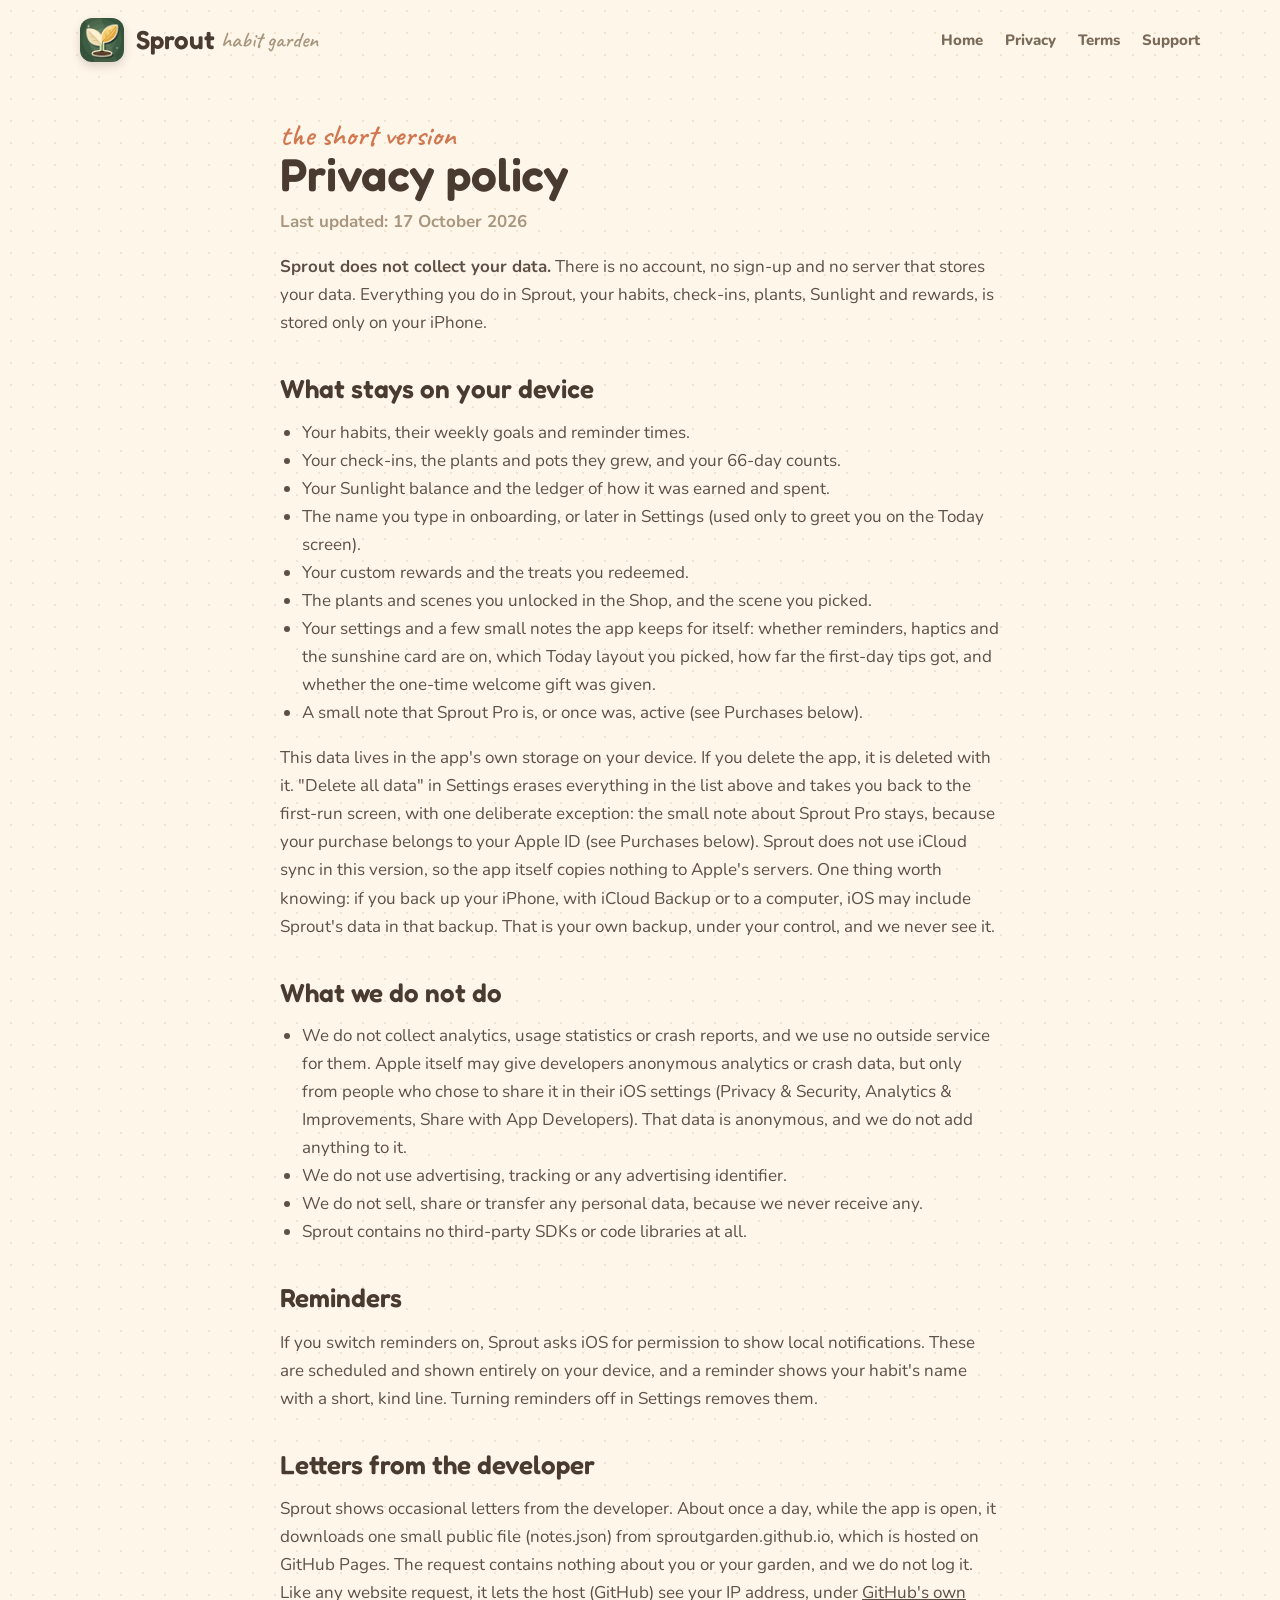
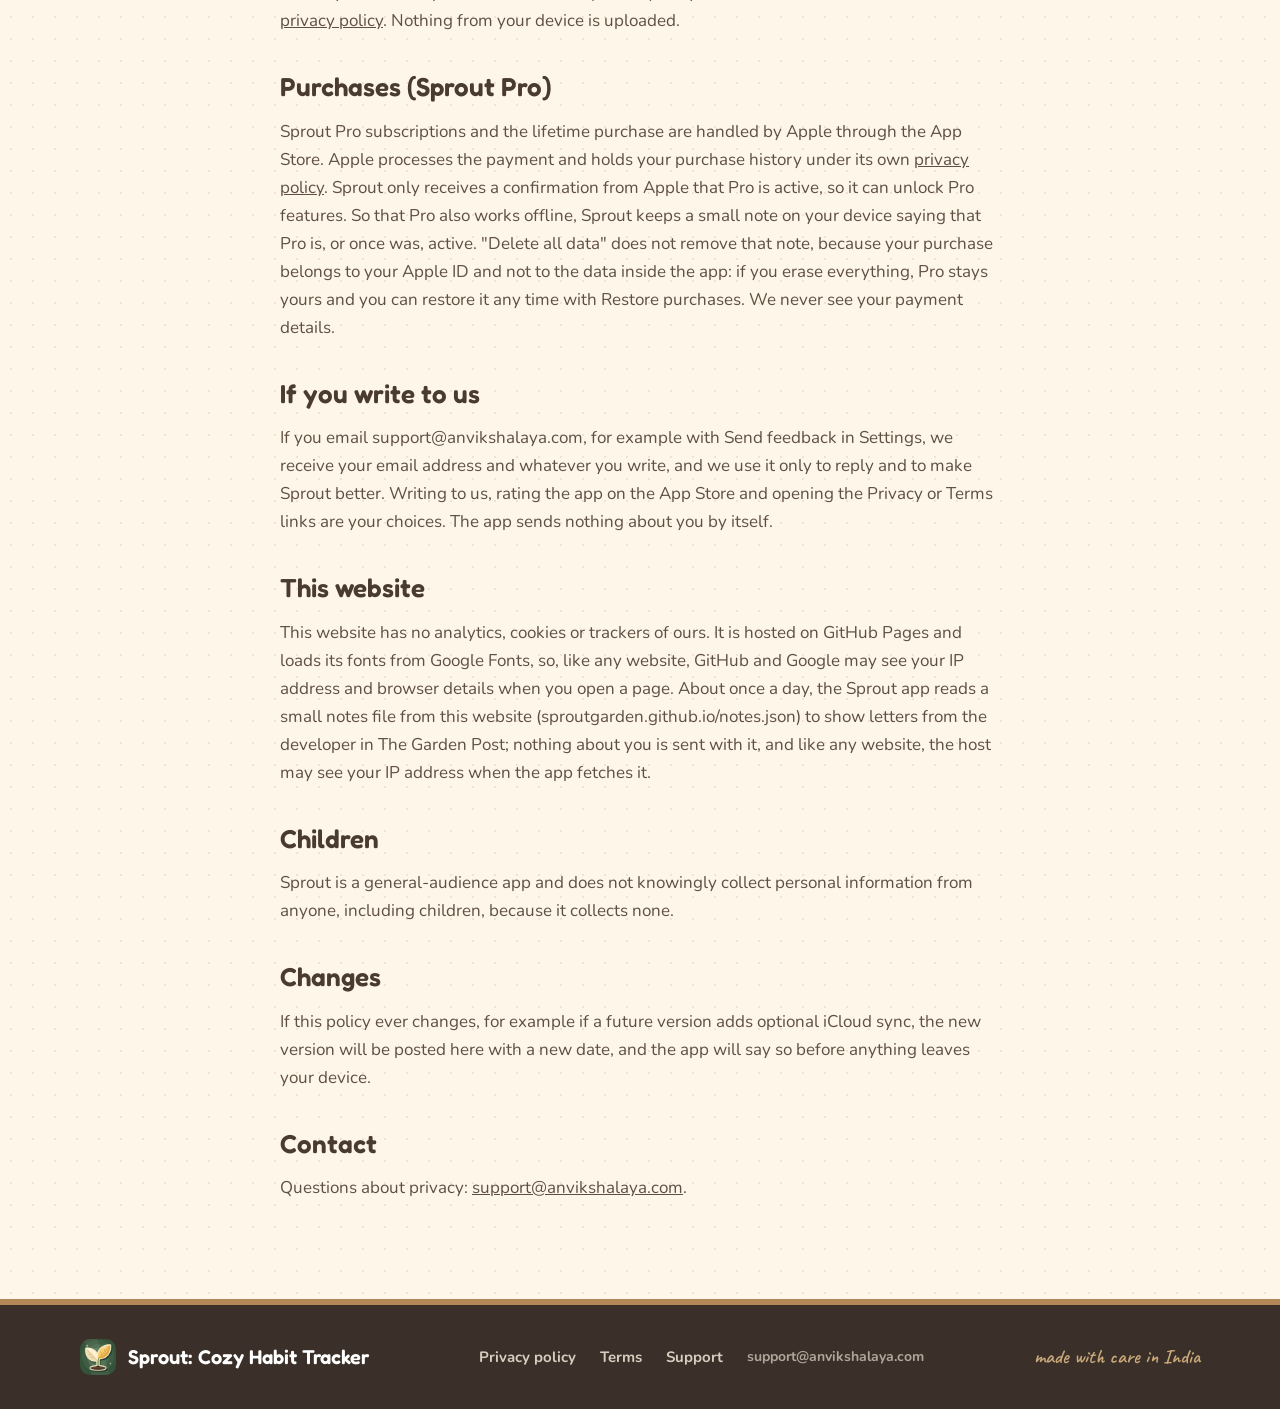
==== commit 1c5d29a8: "Finish name and shelf cleanup Co-Authored-By: Claude Opus 5.5 <noreply@anthropic.com>" ====
--- a/privacy.html
+++ b/privacy.html
@@ -1,4 +1,4 @@
-<!doctype html><html lang="en"><head><meta charset="utf-8"><meta name="viewport" content="width=device-width,initial-scale=1"><title>Privacy policy · Sprout: Habit Garden</title><meta name="description" content="Sprout does not collect your data: no account, no server, everything stays on your iPhone. Read the full privacy policy."><link rel="canonical" href="https://sproutgarden.github.io/privacy.html"><meta name="theme-color" content="#FFF6EA"><meta name="apple-itunes-app" content="app-id=6821127488"><meta property="og:type" content="website"><meta property="og:site_name" content="Sprout: Habit Garden"><meta property="og:url" content="https://sproutgarden.github.io/privacy.html"><meta property="og:title" content="Privacy policy · Sprout: Habit Garden"><meta property="og:description" content="Sprout does not collect your data: no account, no server, everything stays on your iPhone. Read the full privacy policy."><meta property="og:image" content="https://sproutgarden.github.io/assets/og-image.jpg"><meta name="twitter:card" content="summary_large_image"><meta name="twitter:title" content="Privacy policy · Sprout: Habit Garden"><meta name="twitter:image" content="https://sproutgarden.github.io/assets/og-image.jpg"><link rel="icon" href="assets/favicon.png"><link rel="preconnect" href="https://fonts.googleapis.com"><link href="https://fonts.googleapis.com/css2?family=Fredoka:wght@500;600&family=Nunito:wght@400;600;700;800&family=Caveat:wght@500;600;700&display=swap" rel="stylesheet"><link rel="stylesheet" href="style.css?v=20261018r"><style>.doc{max-width:760px;margin:0 auto;padding:40px 20px 80px}.doc h1{font-size:46px}.doc h2{font-size:26px;margin-top:38px}.doc p,.doc li{font-size:17px;line-height:1.65;color:#5F5044}.doc ul{padding-left:22px}.doc .meta{color:#A8977E;font-weight:700;margin-top:10px}</style></head><body><nav class="wrap"><a href="index.html" style="display:flex;align-items:center;gap:12px;text-decoration:none"><img src="assets/icon.png" alt="" width="44" height="44" style="border-radius:12px;box-shadow:0 4px 10px rgba(74,59,48,.2)"><span class="h" style="font-size:26px">Sprout</span><span class="hand" style="font-size:22px;color:#A8977E;margin-left:-6px">habit garden</span></a><div class="links"><a href="index.html">Home</a><a href="privacy.html">Privacy</a><a href="terms.html">Terms</a><a href="support.html">Support</a></div></nav><main class="doc"><div class="hand" style="font-size:30px">the short version</div><h1 class="h">Privacy policy</h1><p class="meta">Last updated: 17 October 2026</p>
+<!doctype html><html lang="en"><head><meta charset="utf-8"><meta name="viewport" content="width=device-width,initial-scale=1"><title>Privacy policy · Sprout: Cozy Habit Tracker</title><meta name="description" content="Sprout does not collect your data: no account, no server, everything stays on your iPhone. Read the full privacy policy."><link rel="canonical" href="https://sproutgarden.github.io/privacy.html"><meta name="theme-color" content="#FFF6EA"><meta name="apple-itunes-app" content="app-id=6821127488"><meta property="og:type" content="website"><meta property="og:site_name" content="Sprout: Cozy Habit Tracker"><meta property="og:url" content="https://sproutgarden.github.io/privacy.html"><meta property="og:title" content="Privacy policy · Sprout: Cozy Habit Tracker"><meta property="og:description" content="Sprout does not collect your data: no account, no server, everything stays on your iPhone. Read the full privacy policy."><meta property="og:image" content="https://sproutgarden.github.io/assets/og-image.jpg"><meta name="twitter:card" content="summary_large_image"><meta name="twitter:title" content="Privacy policy · Sprout: Cozy Habit Tracker"><meta name="twitter:image" content="https://sproutgarden.github.io/assets/og-image.jpg"><link rel="icon" href="assets/favicon.png"><link rel="preconnect" href="https://fonts.googleapis.com"><link href="https://fonts.googleapis.com/css2?family=Fredoka:wght@500;600&family=Nunito:wght@400;600;700;800&family=Caveat:wght@500;600;700&display=swap" rel="stylesheet"><link rel="stylesheet" href="style.css?v=20261018r"><style>.doc{max-width:760px;margin:0 auto;padding:40px 20px 80px}.doc h1{font-size:46px}.doc h2{font-size:26px;margin-top:38px}.doc p,.doc li{font-size:17px;line-height:1.65;color:#5F5044}.doc ul{padding-left:22px}.doc .meta{color:#A8977E;font-weight:700;margin-top:10px}</style></head><body><nav class="wrap"><a href="index.html" style="display:flex;align-items:center;gap:12px;text-decoration:none"><img src="assets/icon.png" alt="" width="44" height="44" style="border-radius:12px;box-shadow:0 4px 10px rgba(74,59,48,.2)"><span class="h" style="font-size:26px">Sprout</span><span class="hand" style="font-size:22px;color:#A8977E;margin-left:-6px">habit garden</span></a><div class="links"><a href="index.html">Home</a><a href="privacy.html">Privacy</a><a href="terms.html">Terms</a><a href="support.html">Support</a></div></nav><main class="doc"><div class="hand" style="font-size:30px">the short version</div><h1 class="h">Privacy policy</h1><p class="meta">Last updated: 17 October 2026</p>
 <p><strong>Sprout does not collect your data.</strong> There is no account, no sign-up and no server that stores your data. Everything you do in Sprout, your habits, check-ins, plants, Sunlight and rewards, is stored only on your iPhone.</p>
 <h2 class="h">What stays on your device</h2><ul><li>Your habits, their weekly goals and reminder times.</li><li>Your check-ins, the plants and pots they grew, and your 66-day counts.</li><li>Your Sunlight balance and the ledger of how it was earned and spent.</li><li>The name you type in onboarding, or later in Settings (used only to greet you on the Today screen).</li><li>Your custom rewards and the treats you redeemed.</li><li>The plants and scenes you unlocked in the Shop, and the scene you picked.</li><li>Your settings and a few small notes the app keeps for itself: whether reminders, haptics and the sunshine card are on, which Today layout you picked, how far the first-day tips got, and whether the one-time welcome gift was given.</li><li>A small note that Sprout Pro is, or once was, active (see Purchases below).</li></ul><p>This data lives in the app's own storage on your device. If you delete the app, it is deleted with it. "Delete all data" in Settings erases everything in the list above and takes you back to the first-run screen, with one deliberate exception: the small note about Sprout Pro stays, because your purchase belongs to your Apple ID (see Purchases below). Sprout does not use iCloud sync in this version, so the app itself copies nothing to Apple's servers. One thing worth knowing: if you back up your iPhone, with iCloud Backup or to a computer, iOS may include Sprout's data in that backup. That is your own backup, under your control, and we never see it.</p>
 <h2 class="h">What we do not do</h2><ul><li>We do not collect analytics, usage statistics or crash reports, and we use no outside service for them. Apple itself may give developers anonymous analytics or crash data, but only from people who chose to share it in their iOS settings (Privacy &amp; Security, Analytics &amp; Improvements, Share with App Developers). That data is anonymous, and we do not add anything to it.</li><li>We do not use advertising, tracking or any advertising identifier.</li><li>We do not sell, share or transfer any personal data, because we never receive any.</li><li>Sprout contains no third-party SDKs or code libraries at all.</li></ul>
@@ -9,4 +9,4 @@
 <h2 class="h">This website</h2><p>This website has no analytics, cookies or trackers of ours. It is hosted on GitHub Pages and loads its fonts from Google Fonts, so, like any website, GitHub and Google may see your IP address and browser details when you open a page. About once a day, the Sprout app reads a small notes file from this website (sproutgarden.github.io/notes.json) to show letters from the developer in The Garden Post; nothing about you is sent with it, and like any website, the host may see your IP address when the app fetches it.</p>
 <h2 class="h">Children</h2><p>Sprout is a general-audience app and does not knowingly collect personal information from anyone, including children, because it collects none.</p>
 <h2 class="h">Changes</h2><p>If this policy ever changes, for example if a future version adds optional iCloud sync, the new version will be posted here with a new date, and the app will say so before anything leaves your device.</p>
-<h2 class="h">Contact</h2><p>Questions about privacy: <a href="mailto:support@anvikshalaya.com">support@anvikshalaya.com</a>.</p></main><footer><div class="wrap"><div style="display:flex;align-items:center;gap:12px"><img src="assets/icon.png" alt="" width="36" height="36" style="border-radius:10px"><span class="h" style="font-size:20px;color:#fff">Sprout: Habit Garden</span></div><div style="display:flex;gap:24px;flex-wrap:wrap"><a href="privacy.html">Privacy policy</a><a href="terms.html">Terms</a><a href="support.html">Support</a><a href="mailto:support@anvikshalaya.com" style="font-size:14px;opacity:.75">support@anvikshalaya.com</a></div><div class="hand" style="font-size:20px;color:#C9A97C">made with care in India</div></div></footer></body></html>+<h2 class="h">Contact</h2><p>Questions about privacy: <a href="mailto:support@anvikshalaya.com">support@anvikshalaya.com</a>.</p></main><footer><div class="wrap"><div style="display:flex;align-items:center;gap:12px"><img src="assets/icon.png" alt="" width="36" height="36" style="border-radius:10px"><span class="h" style="font-size:20px;color:#fff">Sprout: Cozy Habit Tracker</span></div><div style="display:flex;gap:24px;flex-wrap:wrap"><a href="privacy.html">Privacy policy</a><a href="terms.html">Terms</a><a href="support.html">Support</a><a href="mailto:support@anvikshalaya.com" style="font-size:14px;opacity:.75">support@anvikshalaya.com</a></div><div class="hand" style="font-size:20px;color:#C9A97C">made with care in India</div></div></footer></body></html>
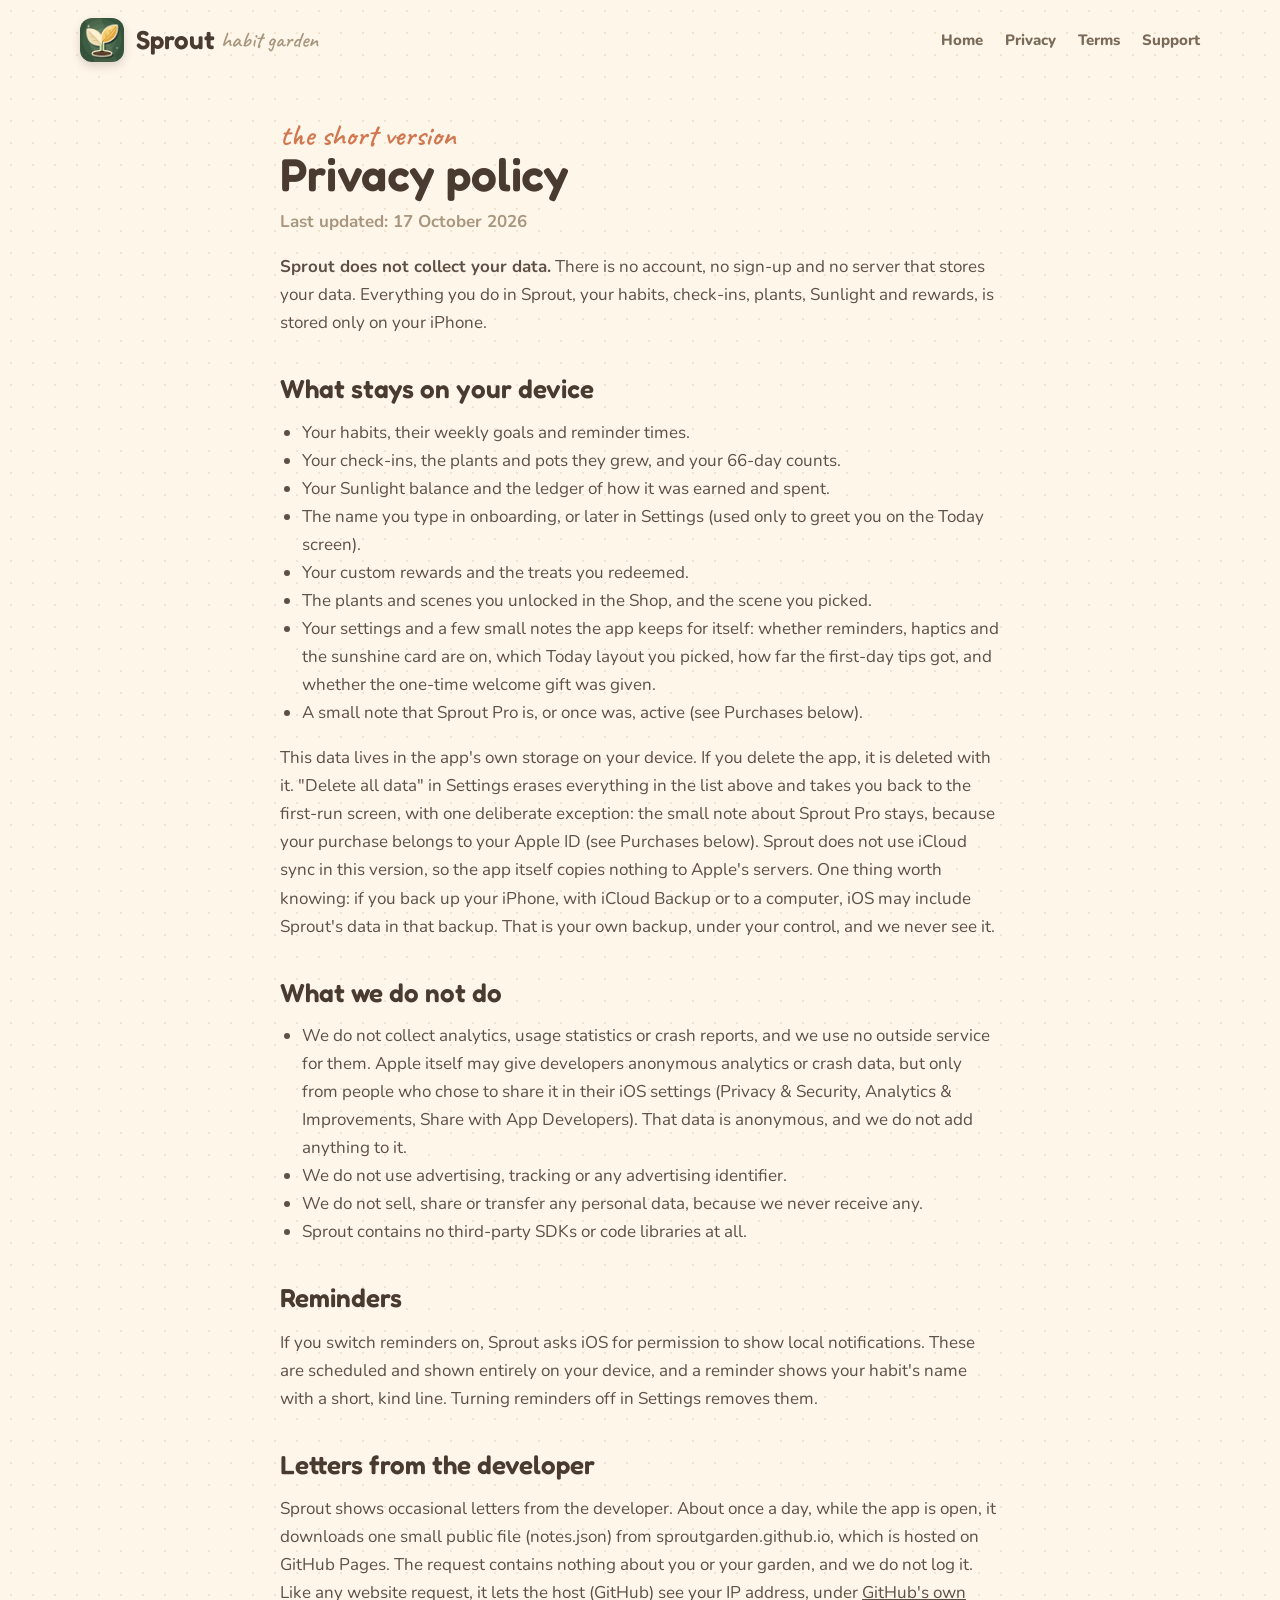
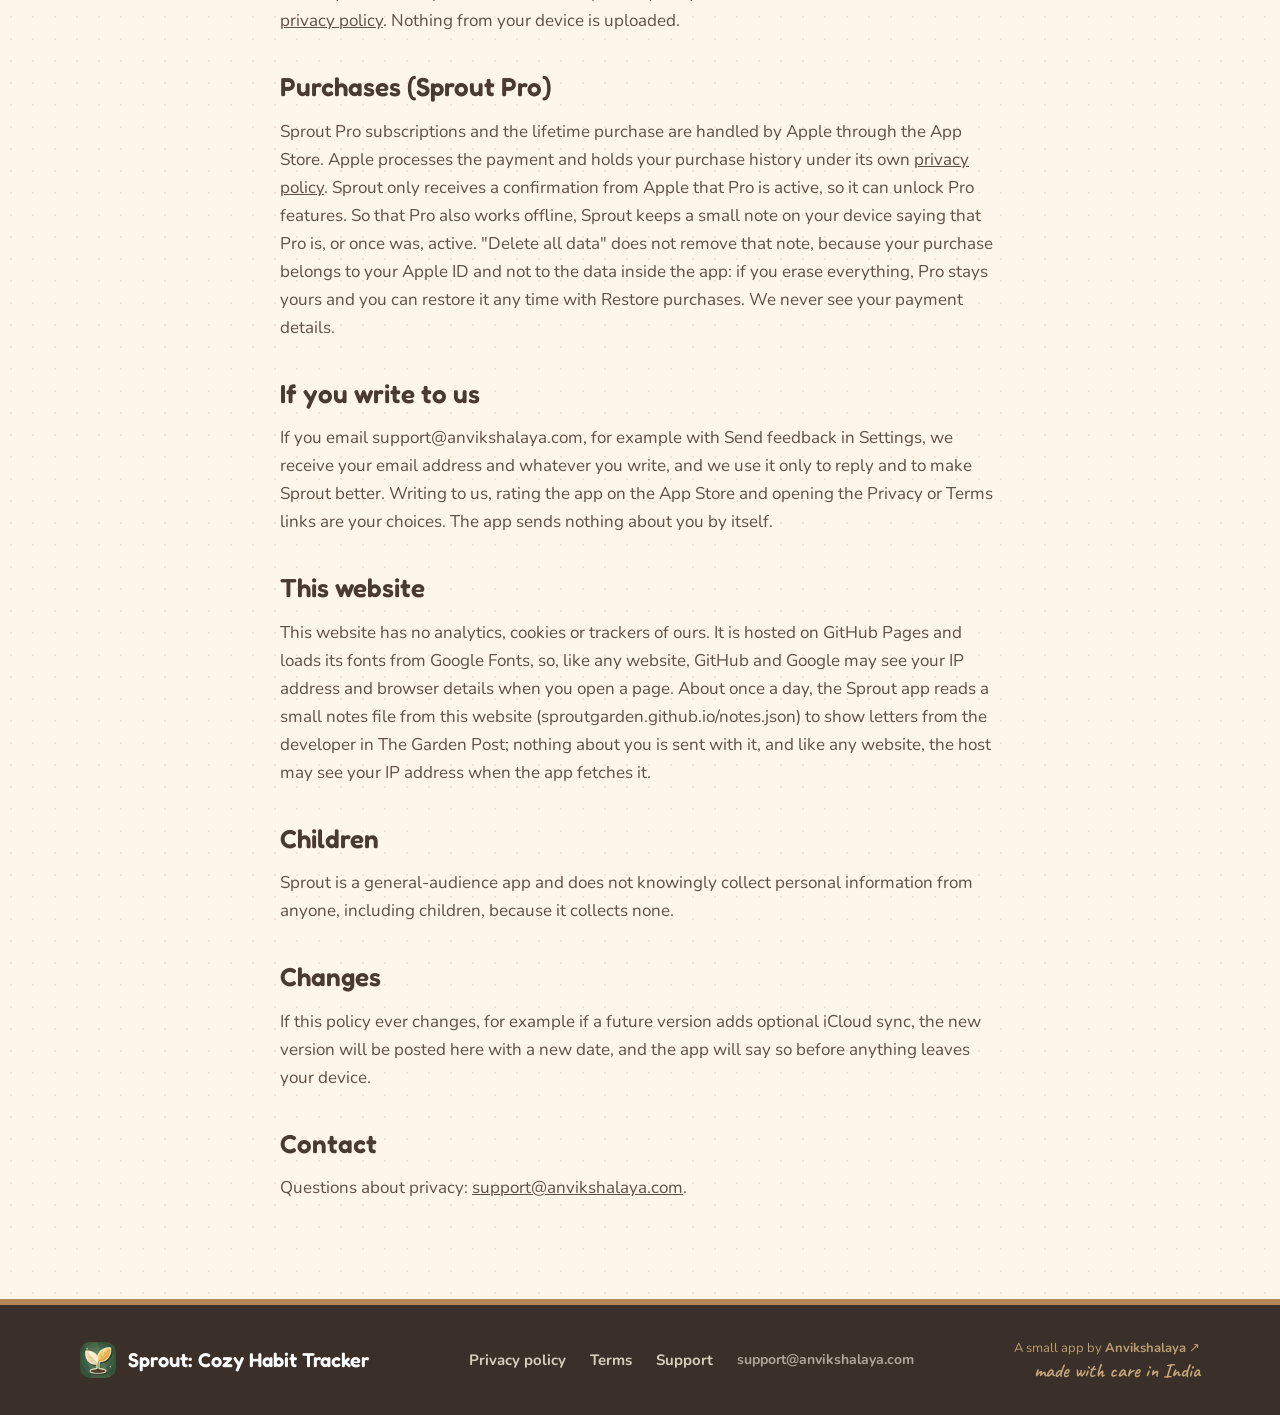
==== commit 33fa5bc1: "Footer: credit and link to Anvikshalaya" ====
--- a/privacy.html
+++ b/privacy.html
@@ -9,4 +9,4 @@
 <h2 class="h">This website</h2><p>This website has no analytics, cookies or trackers of ours. It is hosted on GitHub Pages and loads its fonts from Google Fonts, so, like any website, GitHub and Google may see your IP address and browser details when you open a page. About once a day, the Sprout app reads a small notes file from this website (sproutgarden.github.io/notes.json) to show letters from the developer in The Garden Post; nothing about you is sent with it, and like any website, the host may see your IP address when the app fetches it.</p>
 <h2 class="h">Children</h2><p>Sprout is a general-audience app and does not knowingly collect personal information from anyone, including children, because it collects none.</p>
 <h2 class="h">Changes</h2><p>If this policy ever changes, for example if a future version adds optional iCloud sync, the new version will be posted here with a new date, and the app will say so before anything leaves your device.</p>
-<h2 class="h">Contact</h2><p>Questions about privacy: <a href="mailto:support@anvikshalaya.com">support@anvikshalaya.com</a>.</p></main><footer><div class="wrap"><div style="display:flex;align-items:center;gap:12px"><img src="assets/icon.png" alt="" width="36" height="36" style="border-radius:10px"><span class="h" style="font-size:20px;color:#fff">Sprout: Cozy Habit Tracker</span></div><div style="display:flex;gap:24px;flex-wrap:wrap"><a href="privacy.html">Privacy policy</a><a href="terms.html">Terms</a><a href="support.html">Support</a><a href="mailto:support@anvikshalaya.com" style="font-size:14px;opacity:.75">support@anvikshalaya.com</a></div><div class="hand" style="font-size:20px;color:#C9A97C">made with care in India</div></div></footer></body></html>+<h2 class="h">Contact</h2><p>Questions about privacy: <a href="mailto:support@anvikshalaya.com">support@anvikshalaya.com</a>.</p></main><footer><div class="wrap"><div style="display:flex;align-items:center;gap:12px"><img src="assets/icon.png" alt="" width="36" height="36" style="border-radius:10px"><span class="h" style="font-size:20px;color:#fff">Sprout: Cozy Habit Tracker</span></div><div style="display:flex;gap:24px;flex-wrap:wrap"><a href="privacy.html">Privacy policy</a><a href="terms.html">Terms</a><a href="support.html">Support</a><a href="mailto:support@anvikshalaya.com" style="font-size:14px;opacity:.75">support@anvikshalaya.com</a></div><div style="display:flex;flex-direction:column;gap:4px;align-items:flex-end"><div style="font-size:13px;color:#C9A97C;opacity:.9">A small app by <a href="https://anvikshalaya.com/" target="_blank" rel="noopener" style="font-size:inherit">Anvikshalaya</a> ↗</div><div class="hand" style="font-size:20px;color:#C9A97C">made with care in India</div></div></div></footer></body></html>
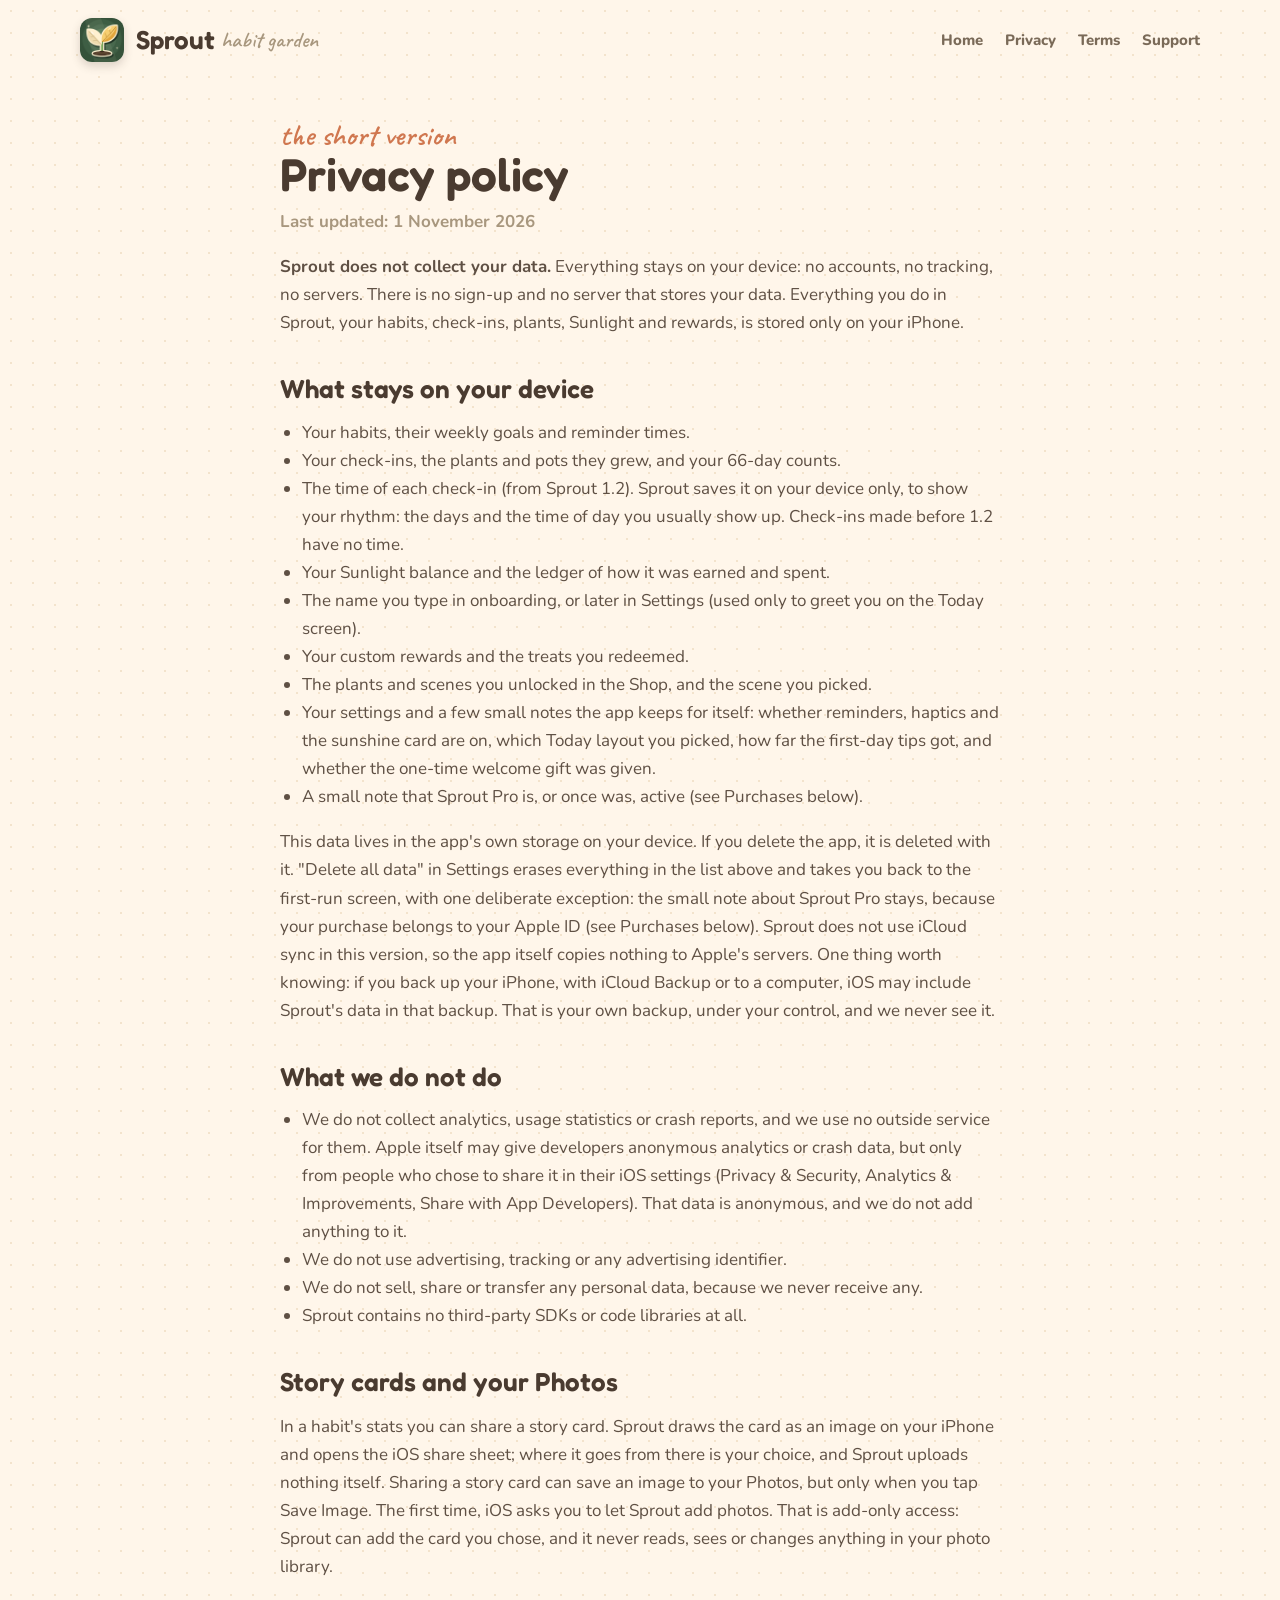
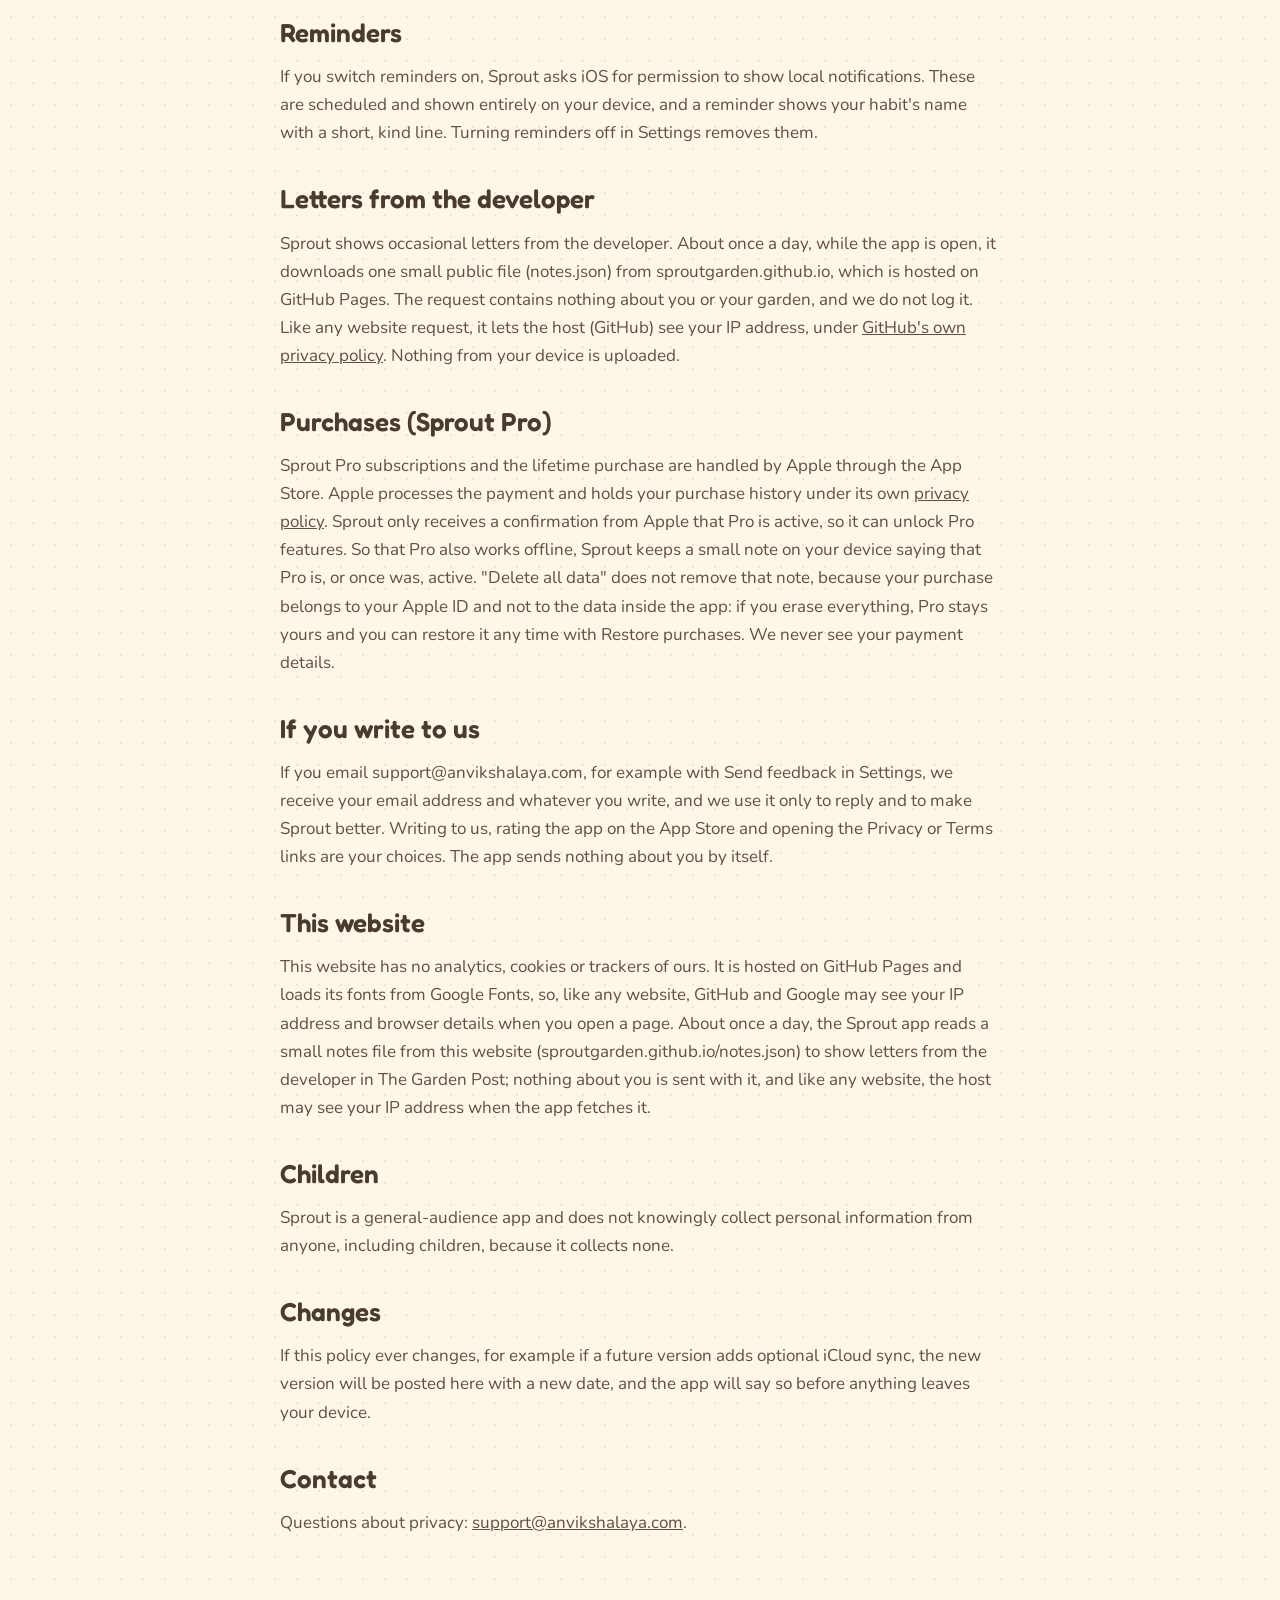
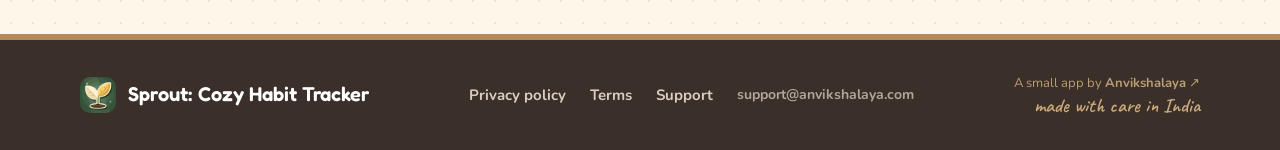
==== commit 6f63397c: "Privacy: check-in times, story cards and Photos, and the plain summary - "Everything stays on your d" ====
--- a/privacy.html
+++ b/privacy.html
@@ -1,8 +1,8 @@
-<!doctype html><html lang="en"><head><meta charset="utf-8"><meta name="viewport" content="width=device-width,initial-scale=1"><title>Privacy policy · Sprout: Cozy Habit Tracker</title><meta name="description" content="Sprout does not collect your data: no account, no server, everything stays on your iPhone. Read the full privacy policy."><link rel="canonical" href="https://sproutgarden.github.io/privacy.html"><meta name="theme-color" content="#FFF6EA"><meta name="apple-itunes-app" content="app-id=6821127488"><meta property="og:type" content="website"><meta property="og:site_name" content="Sprout: Cozy Habit Tracker"><meta property="og:url" content="https://sproutgarden.github.io/privacy.html"><meta property="og:title" content="Privacy policy · Sprout: Cozy Habit Tracker"><meta property="og:description" content="Sprout does not collect your data: no account, no server, everything stays on your iPhone. Read the full privacy policy."><meta property="og:image" content="https://sproutgarden.github.io/assets/og-image.jpg"><meta name="twitter:card" content="summary_large_image"><meta name="twitter:title" content="Privacy policy · Sprout: Cozy Habit Tracker"><meta name="twitter:image" content="https://sproutgarden.github.io/assets/og-image.jpg"><link rel="icon" href="assets/favicon.png"><link rel="preconnect" href="https://fonts.googleapis.com"><link href="https://fonts.googleapis.com/css2?family=Fredoka:wght@500;600&family=Nunito:wght@400;600;700;800&family=Caveat:wght@500;600;700&display=swap" rel="stylesheet"><link rel="stylesheet" href="style.css?v=20261018r"><style>.doc{max-width:760px;margin:0 auto;padding:40px 20px 80px}.doc h1{font-size:46px}.doc h2{font-size:26px;margin-top:38px}.doc p,.doc li{font-size:17px;line-height:1.65;color:#5F5044}.doc ul{padding-left:22px}.doc .meta{color:#A8977E;font-weight:700;margin-top:10px}</style></head><body><nav class="wrap"><a href="index.html" style="display:flex;align-items:center;gap:12px;text-decoration:none"><img src="assets/icon.png" alt="" width="44" height="44" style="border-radius:12px;box-shadow:0 4px 10px rgba(74,59,48,.2)"><span class="h" style="font-size:26px">Sprout</span><span class="hand" style="font-size:22px;color:#A8977E;margin-left:-6px">habit garden</span></a><div class="links"><a href="index.html">Home</a><a href="privacy.html">Privacy</a><a href="terms.html">Terms</a><a href="support.html">Support</a></div></nav><main class="doc"><div class="hand" style="font-size:30px">the short version</div><h1 class="h">Privacy policy</h1><p class="meta">Last updated: 17 October 2026</p>
-<p><strong>Sprout does not collect your data.</strong> There is no account, no sign-up and no server that stores your data. Everything you do in Sprout, your habits, check-ins, plants, Sunlight and rewards, is stored only on your iPhone.</p>
-<h2 class="h">What stays on your device</h2><ul><li>Your habits, their weekly goals and reminder times.</li><li>Your check-ins, the plants and pots they grew, and your 66-day counts.</li><li>Your Sunlight balance and the ledger of how it was earned and spent.</li><li>The name you type in onboarding, or later in Settings (used only to greet you on the Today screen).</li><li>Your custom rewards and the treats you redeemed.</li><li>The plants and scenes you unlocked in the Shop, and the scene you picked.</li><li>Your settings and a few small notes the app keeps for itself: whether reminders, haptics and the sunshine card are on, which Today layout you picked, how far the first-day tips got, and whether the one-time welcome gift was given.</li><li>A small note that Sprout Pro is, or once was, active (see Purchases below).</li></ul><p>This data lives in the app's own storage on your device. If you delete the app, it is deleted with it. "Delete all data" in Settings erases everything in the list above and takes you back to the first-run screen, with one deliberate exception: the small note about Sprout Pro stays, because your purchase belongs to your Apple ID (see Purchases below). Sprout does not use iCloud sync in this version, so the app itself copies nothing to Apple's servers. One thing worth knowing: if you back up your iPhone, with iCloud Backup or to a computer, iOS may include Sprout's data in that backup. That is your own backup, under your control, and we never see it.</p>
+<!doctype html><html lang="en"><head><meta charset="utf-8"><meta name="viewport" content="width=device-width,initial-scale=1"><title>Privacy policy · Sprout: Cozy Habit Tracker</title><meta name="description" content="Sprout does not collect your data: no account, no server, everything stays on your iPhone. Read the full privacy policy."><link rel="canonical" href="https://sproutgarden.github.io/privacy.html"><meta name="theme-color" content="#FFF6EA"><meta name="apple-itunes-app" content="app-id=6821127488"><meta property="og:type" content="website"><meta property="og:site_name" content="Sprout: Cozy Habit Tracker"><meta property="og:url" content="https://sproutgarden.github.io/privacy.html"><meta property="og:title" content="Privacy policy · Sprout: Cozy Habit Tracker"><meta property="og:description" content="Sprout does not collect your data: no account, no server, everything stays on your iPhone. Read the full privacy policy."><meta property="og:image" content="https://sproutgarden.github.io/assets/og-image.jpg"><meta name="twitter:card" content="summary_large_image"><meta name="twitter:title" content="Privacy policy · Sprout: Cozy Habit Tracker"><meta name="twitter:image" content="https://sproutgarden.github.io/assets/og-image.jpg"><link rel="icon" href="assets/favicon.png"><link rel="preconnect" href="https://fonts.googleapis.com"><link href="https://fonts.googleapis.com/css2?family=Fredoka:wght@500;600&family=Nunito:wght@400;600;700;800&family=Caveat:wght@500;600;700&display=swap" rel="stylesheet"><link rel="stylesheet" href="style.css?v=20261018r"><style>.doc{max-width:760px;margin:0 auto;padding:40px 20px 80px}.doc h1{font-size:46px}.doc h2{font-size:26px;margin-top:38px}.doc p,.doc li{font-size:17px;line-height:1.65;color:#5F5044}.doc ul{padding-left:22px}.doc .meta{color:#A8977E;font-weight:700;margin-top:10px}</style></head><body><nav class="wrap"><a href="index.html" style="display:flex;align-items:center;gap:12px;text-decoration:none"><img src="assets/icon.png" alt="" width="44" height="44" style="border-radius:12px;box-shadow:0 4px 10px rgba(74,59,48,.2)"><span class="h" style="font-size:26px">Sprout</span><span class="hand" style="font-size:22px;color:#A8977E;margin-left:-6px">habit garden</span></a><div class="links"><a href="index.html">Home</a><a href="privacy.html">Privacy</a><a href="terms.html">Terms</a><a href="support.html">Support</a></div></nav><main class="doc"><div class="hand" style="font-size:30px">the short version</div><h1 class="h">Privacy policy</h1><p class="meta">Last updated: 1 November 2026</p>
+<p><strong>Sprout does not collect your data.</strong> Everything stays on your device: no accounts, no tracking, no servers. There is no sign-up and no server that stores your data. Everything you do in Sprout, your habits, check-ins, plants, Sunlight and rewards, is stored only on your iPhone.</p>
+<h2 class="h">What stays on your device</h2><ul><li>Your habits, their weekly goals and reminder times.</li><li>Your check-ins, the plants and pots they grew, and your 66-day counts.</li><li>The time of each check-in (from Sprout 1.2). Sprout saves it on your device only, to show your rhythm: the days and the time of day you usually show up. Check-ins made before 1.2 have no time.</li><li>Your Sunlight balance and the ledger of how it was earned and spent.</li><li>The name you type in onboarding, or later in Settings (used only to greet you on the Today screen).</li><li>Your custom rewards and the treats you redeemed.</li><li>The plants and scenes you unlocked in the Shop, and the scene you picked.</li><li>Your settings and a few small notes the app keeps for itself: whether reminders, haptics and the sunshine card are on, which Today layout you picked, how far the first-day tips got, and whether the one-time welcome gift was given.</li><li>A small note that Sprout Pro is, or once was, active (see Purchases below).</li></ul><p>This data lives in the app's own storage on your device. If you delete the app, it is deleted with it. "Delete all data" in Settings erases everything in the list above and takes you back to the first-run screen, with one deliberate exception: the small note about Sprout Pro stays, because your purchase belongs to your Apple ID (see Purchases below). Sprout does not use iCloud sync in this version, so the app itself copies nothing to Apple's servers. One thing worth knowing: if you back up your iPhone, with iCloud Backup or to a computer, iOS may include Sprout's data in that backup. That is your own backup, under your control, and we never see it.</p>
 <h2 class="h">What we do not do</h2><ul><li>We do not collect analytics, usage statistics or crash reports, and we use no outside service for them. Apple itself may give developers anonymous analytics or crash data, but only from people who chose to share it in their iOS settings (Privacy &amp; Security, Analytics &amp; Improvements, Share with App Developers). That data is anonymous, and we do not add anything to it.</li><li>We do not use advertising, tracking or any advertising identifier.</li><li>We do not sell, share or transfer any personal data, because we never receive any.</li><li>Sprout contains no third-party SDKs or code libraries at all.</li></ul>
-<h2 class="h">Reminders</h2><p>If you switch reminders on, Sprout asks iOS for permission to show local notifications. These are scheduled and shown entirely on your device, and a reminder shows your habit's name with a short, kind line. Turning reminders off in Settings removes them.</p>
+<h2 class="h">Story cards and your Photos</h2><p>In a habit's stats you can share a story card. Sprout draws the card as an image on your iPhone and opens the iOS share sheet; where it goes from there is your choice, and Sprout uploads nothing itself. Sharing a story card can save an image to your Photos, but only when you tap Save Image. The first time, iOS asks you to let Sprout add photos. That is add-only access: Sprout can add the card you chose, and it never reads, sees or changes anything in your photo library.</p><h2 class="h">Reminders</h2><p>If you switch reminders on, Sprout asks iOS for permission to show local notifications. These are scheduled and shown entirely on your device, and a reminder shows your habit's name with a short, kind line. Turning reminders off in Settings removes them.</p>
 <h2 class="h">Letters from the developer</h2><p>Sprout shows occasional letters from the developer. About once a day, while the app is open, it downloads one small public file (notes.json) from sproutgarden.github.io, which is hosted on GitHub Pages. The request contains nothing about you or your garden, and we do not log it. Like any website request, it lets the host (GitHub) see your IP address, under <a href="https://docs.github.com/en/site-policy/privacy-policies/github-general-privacy-statement">GitHub's own privacy policy</a>. Nothing from your device is uploaded.</p>
 <h2 class="h">Purchases (Sprout Pro)</h2><p>Sprout Pro subscriptions and the lifetime purchase are handled by Apple through the App Store. Apple processes the payment and holds your purchase history under its own <a href="https://www.apple.com/legal/privacy/">privacy policy</a>. Sprout only receives a confirmation from Apple that Pro is active, so it can unlock Pro features. So that Pro also works offline, Sprout keeps a small note on your device saying that Pro is, or once was, active. "Delete all data" does not remove that note, because your purchase belongs to your Apple ID and not to the data inside the app: if you erase everything, Pro stays yours and you can restore it any time with Restore purchases. We never see your payment details.</p>
 <h2 class="h">If you write to us</h2><p>If you email support@anvikshalaya.com, for example with Send feedback in Settings, we receive your email address and whatever you write, and we use it only to reply and to make Sprout better. Writing to us, rating the app on the App Store and opening the Privacy or Terms links are your choices. The app sends nothing about you by itself.</p>
--- a/style.css
+++ b/style.css
@@ -250,3 +250,11 @@
 .moon-glow{transform-box:fill-box;transform-origin:50% 50%}
 @media (prefers-reduced-motion:no-preference){.moon-glow{animation:moonBreathe 3s ease-in-out infinite alternate}}
 @keyframes moonBreathe{0%{transform:scale(.95);opacity:.85}100%{transform:scale(1.05);opacity:1}}
+
+/* ===== 1.2: Your garden, in stats ===== */
+.stats{background:linear-gradient(180deg,#F1F6E8,#FFF6EA)}
+.newpill{display:table;margin:0 auto 12px;padding:7px 16px;border-radius:99px;background:#4F8A42;color:#fff;font:800 13px/1 'Nunito',sans-serif;letter-spacing:.16em;text-transform:uppercase;box-shadow:0 4px 10px rgba(79,138,66,.25)}
+.stats .lead{text-align:center;max-width:720px;margin:14px auto 0}
+.stats .gallery{margin-top:30px}
+.stats .smallprint{text-align:center;max-width:640px;margin:0 auto;font-size:14px;font-weight:700;line-height:1.5;color:var(--soft)}
+@media (max-width:480px){#stats .title:after{content:"swipe sideways \2192";display:block;font-family:Caveat,'Comic Sans MS',cursive;font-weight:600;font-size:24px;color:var(--peach);margin-top:10px}}
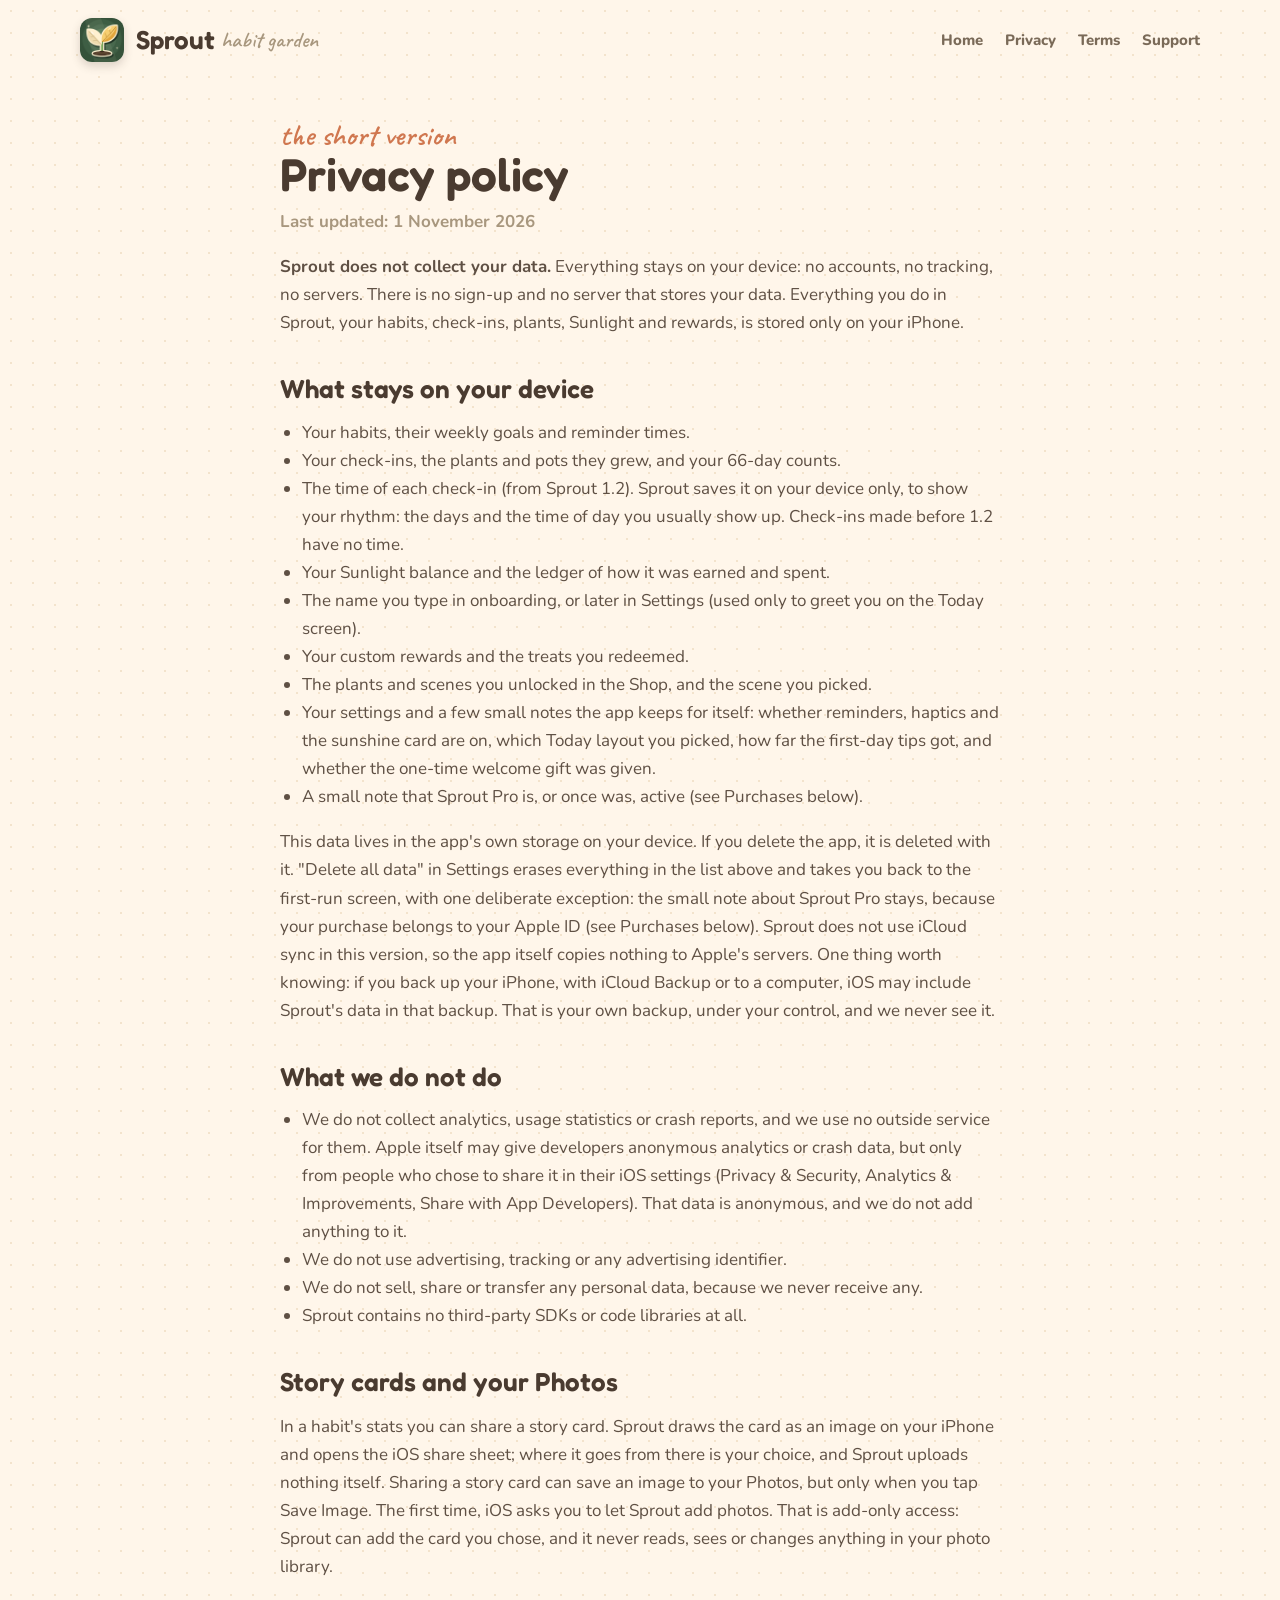
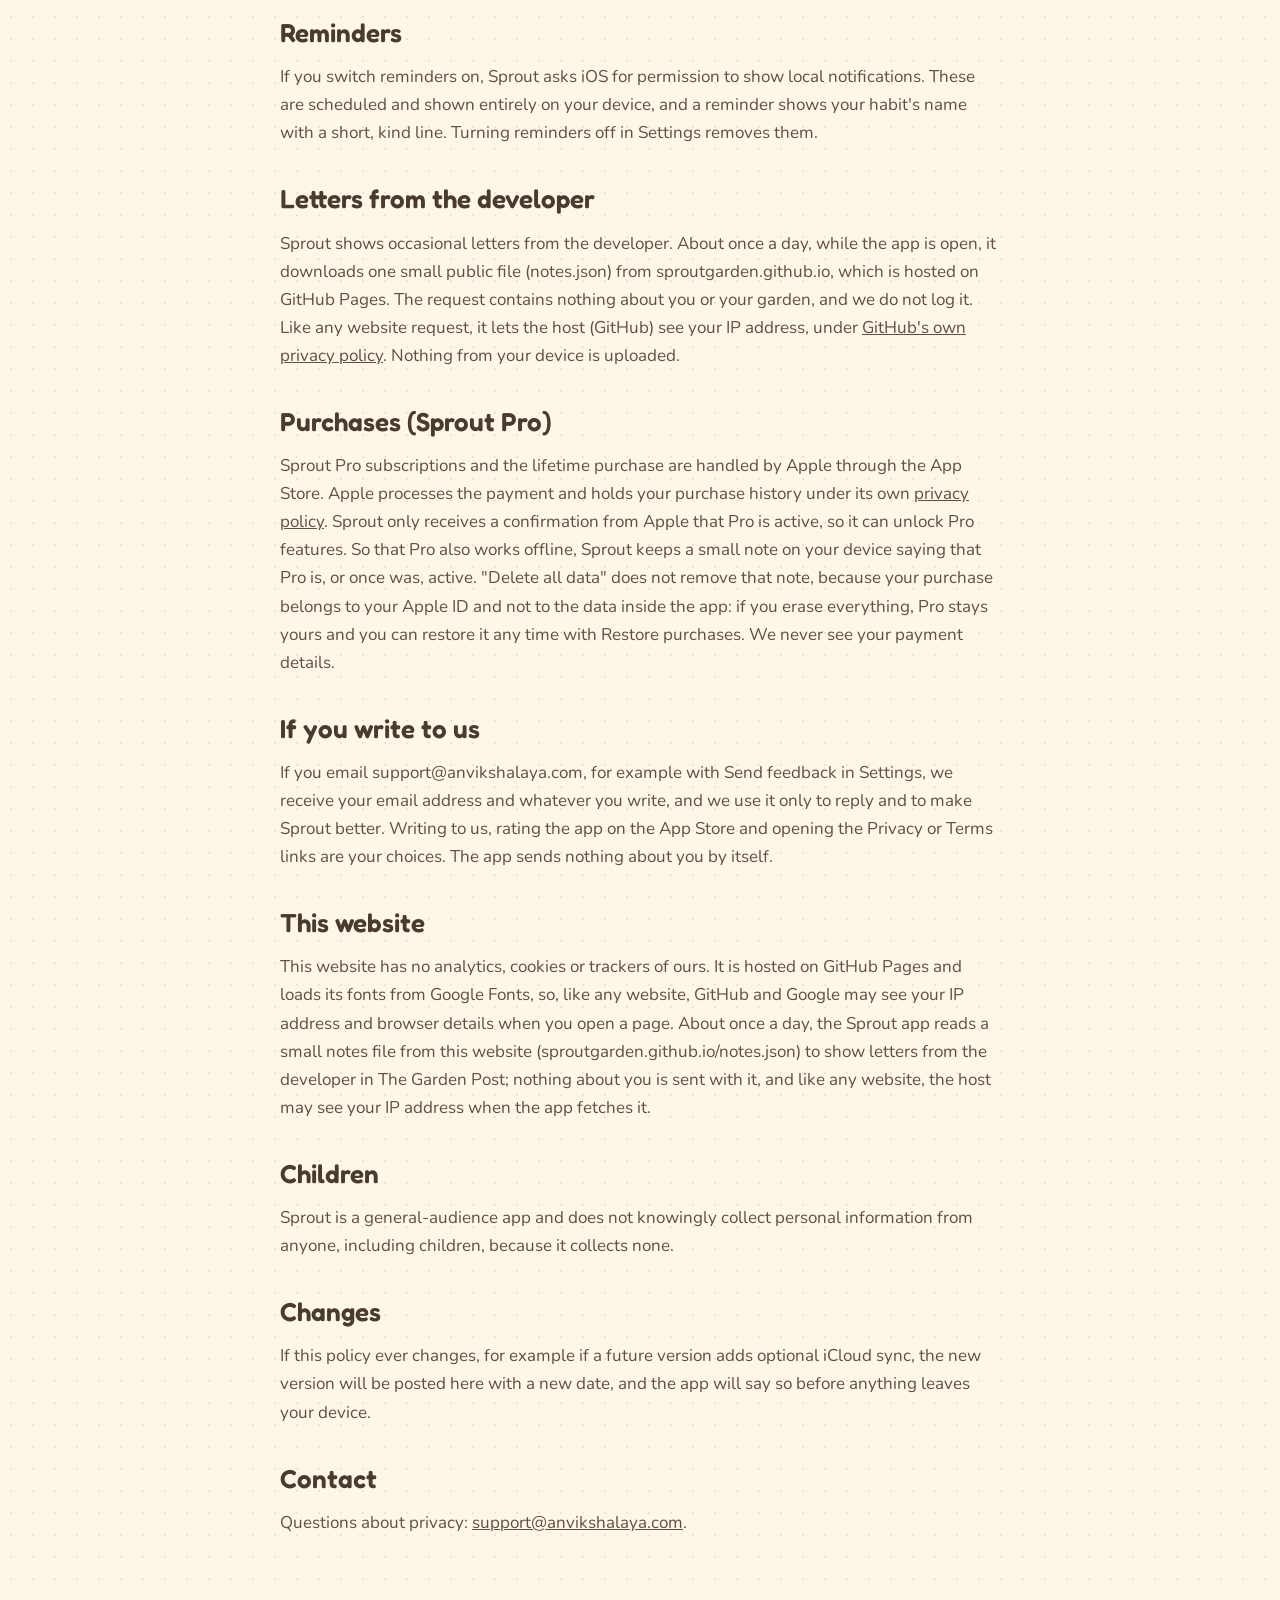
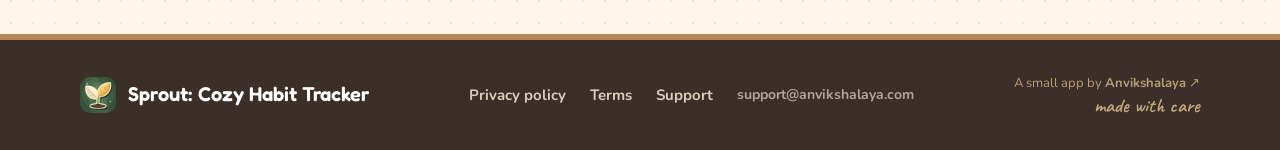
==== commit 70e4a306: "Sprout site: made with care, prices in US dollars first - the footer line is "made with care" on eve" ====
--- a/privacy.html
+++ b/privacy.html
@@ -9,4 +9,4 @@
 <h2 class="h">This website</h2><p>This website has no analytics, cookies or trackers of ours. It is hosted on GitHub Pages and loads its fonts from Google Fonts, so, like any website, GitHub and Google may see your IP address and browser details when you open a page. About once a day, the Sprout app reads a small notes file from this website (sproutgarden.github.io/notes.json) to show letters from the developer in The Garden Post; nothing about you is sent with it, and like any website, the host may see your IP address when the app fetches it.</p>
 <h2 class="h">Children</h2><p>Sprout is a general-audience app and does not knowingly collect personal information from anyone, including children, because it collects none.</p>
 <h2 class="h">Changes</h2><p>If this policy ever changes, for example if a future version adds optional iCloud sync, the new version will be posted here with a new date, and the app will say so before anything leaves your device.</p>
-<h2 class="h">Contact</h2><p>Questions about privacy: <a href="mailto:support@anvikshalaya.com">support@anvikshalaya.com</a>.</p></main><footer><div class="wrap"><div style="display:flex;align-items:center;gap:12px"><img src="assets/icon.png" alt="" width="36" height="36" style="border-radius:10px"><span class="h" style="font-size:20px;color:#fff">Sprout: Cozy Habit Tracker</span></div><div style="display:flex;gap:24px;flex-wrap:wrap"><a href="privacy.html">Privacy policy</a><a href="terms.html">Terms</a><a href="support.html">Support</a><a href="mailto:support@anvikshalaya.com" style="font-size:14px;opacity:.75">support@anvikshalaya.com</a></div><div style="display:flex;flex-direction:column;gap:4px;align-items:flex-end"><div style="font-size:13px;color:#C9A97C;opacity:.9">A small app by <a href="https://anvikshalaya.com/" target="_blank" rel="noopener" style="font-size:inherit">Anvikshalaya</a> ↗</div><div class="hand" style="font-size:20px;color:#C9A97C">made with care in India</div></div></div></footer></body></html>+<h2 class="h">Contact</h2><p>Questions about privacy: <a href="mailto:support@anvikshalaya.com">support@anvikshalaya.com</a>.</p></main><footer><div class="wrap"><div style="display:flex;align-items:center;gap:12px"><img src="assets/icon.png" alt="" width="36" height="36" style="border-radius:10px"><span class="h" style="font-size:20px;color:#fff">Sprout: Cozy Habit Tracker</span></div><div style="display:flex;gap:24px;flex-wrap:wrap"><a href="privacy.html">Privacy policy</a><a href="terms.html">Terms</a><a href="support.html">Support</a><a href="mailto:support@anvikshalaya.com" style="font-size:14px;opacity:.75">support@anvikshalaya.com</a></div><div style="display:flex;flex-direction:column;gap:4px;align-items:flex-end"><div style="font-size:13px;color:#C9A97C;opacity:.9">A small app by <a href="https://anvikshalaya.com/" target="_blank" rel="noopener" style="font-size:inherit">Anvikshalaya</a> ↗</div><div class="hand" style="font-size:20px;color:#C9A97C">made with care</div></div></div></footer></body></html>
